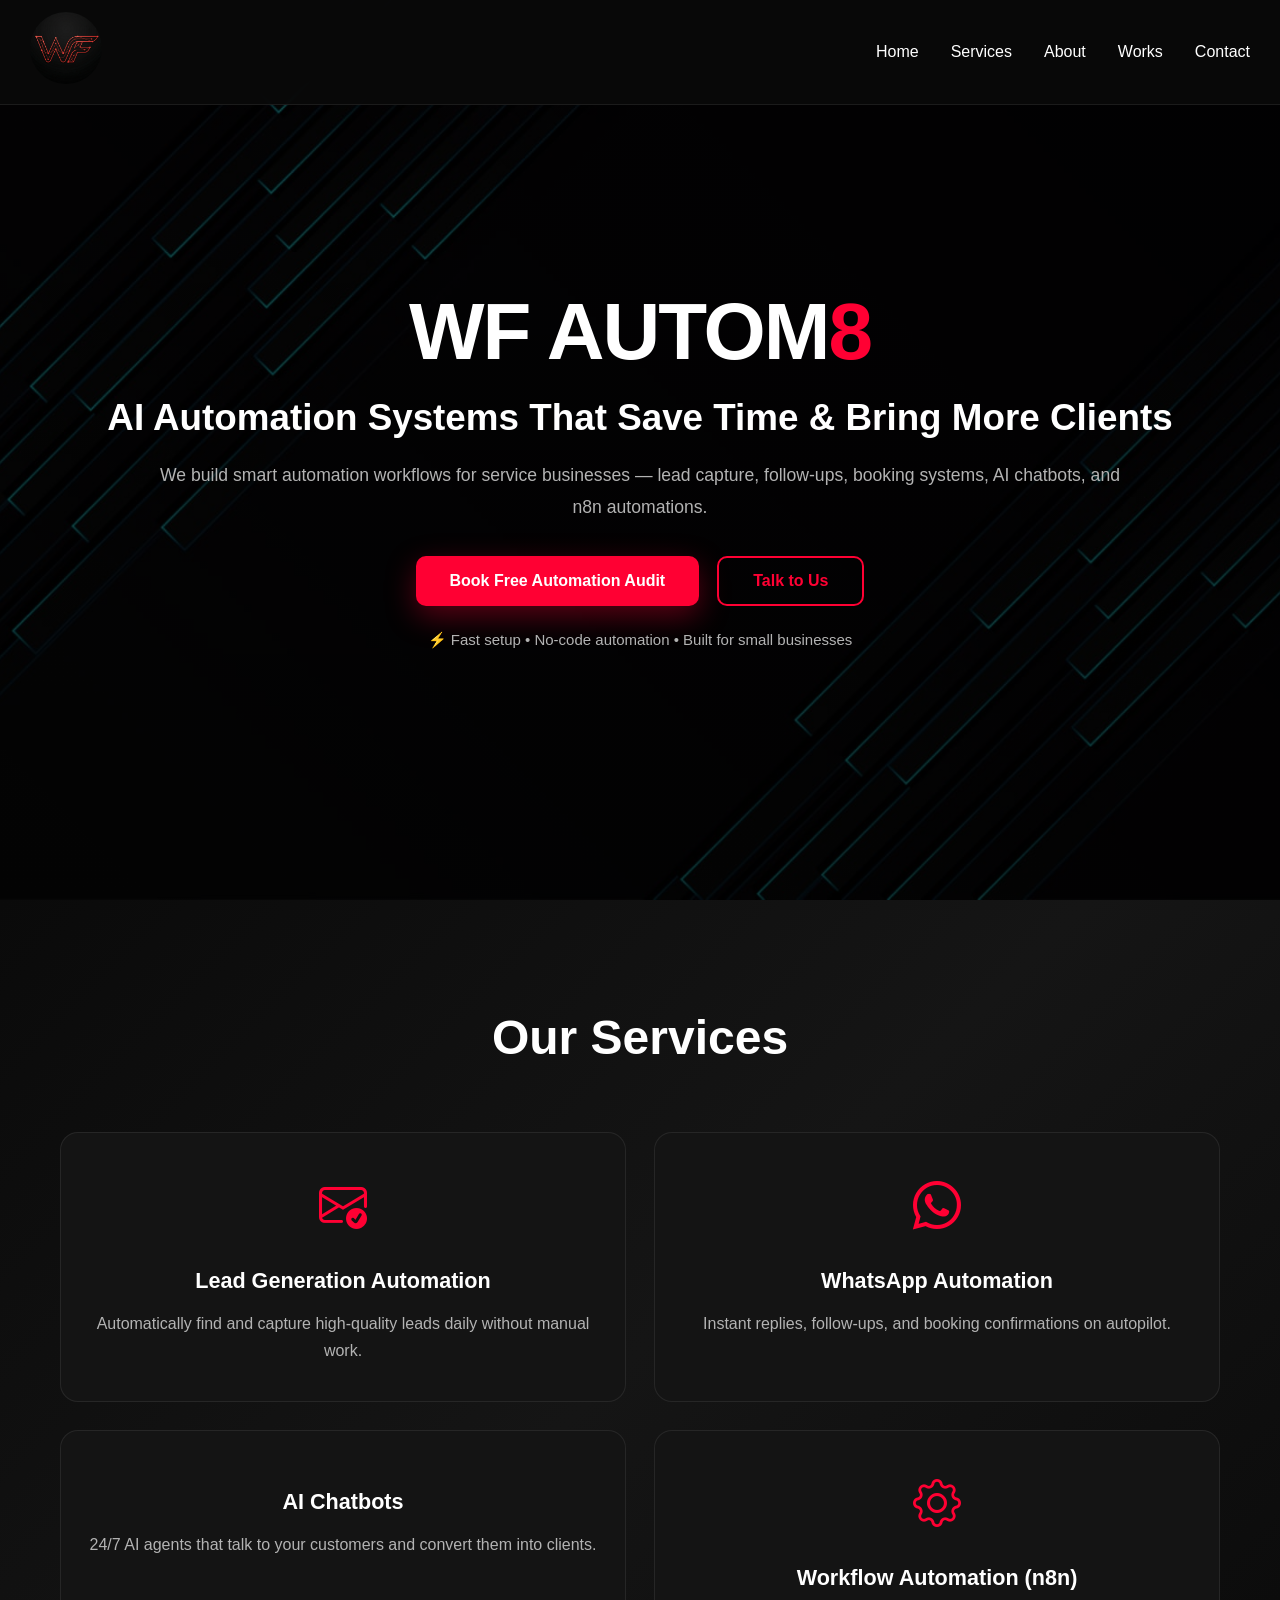
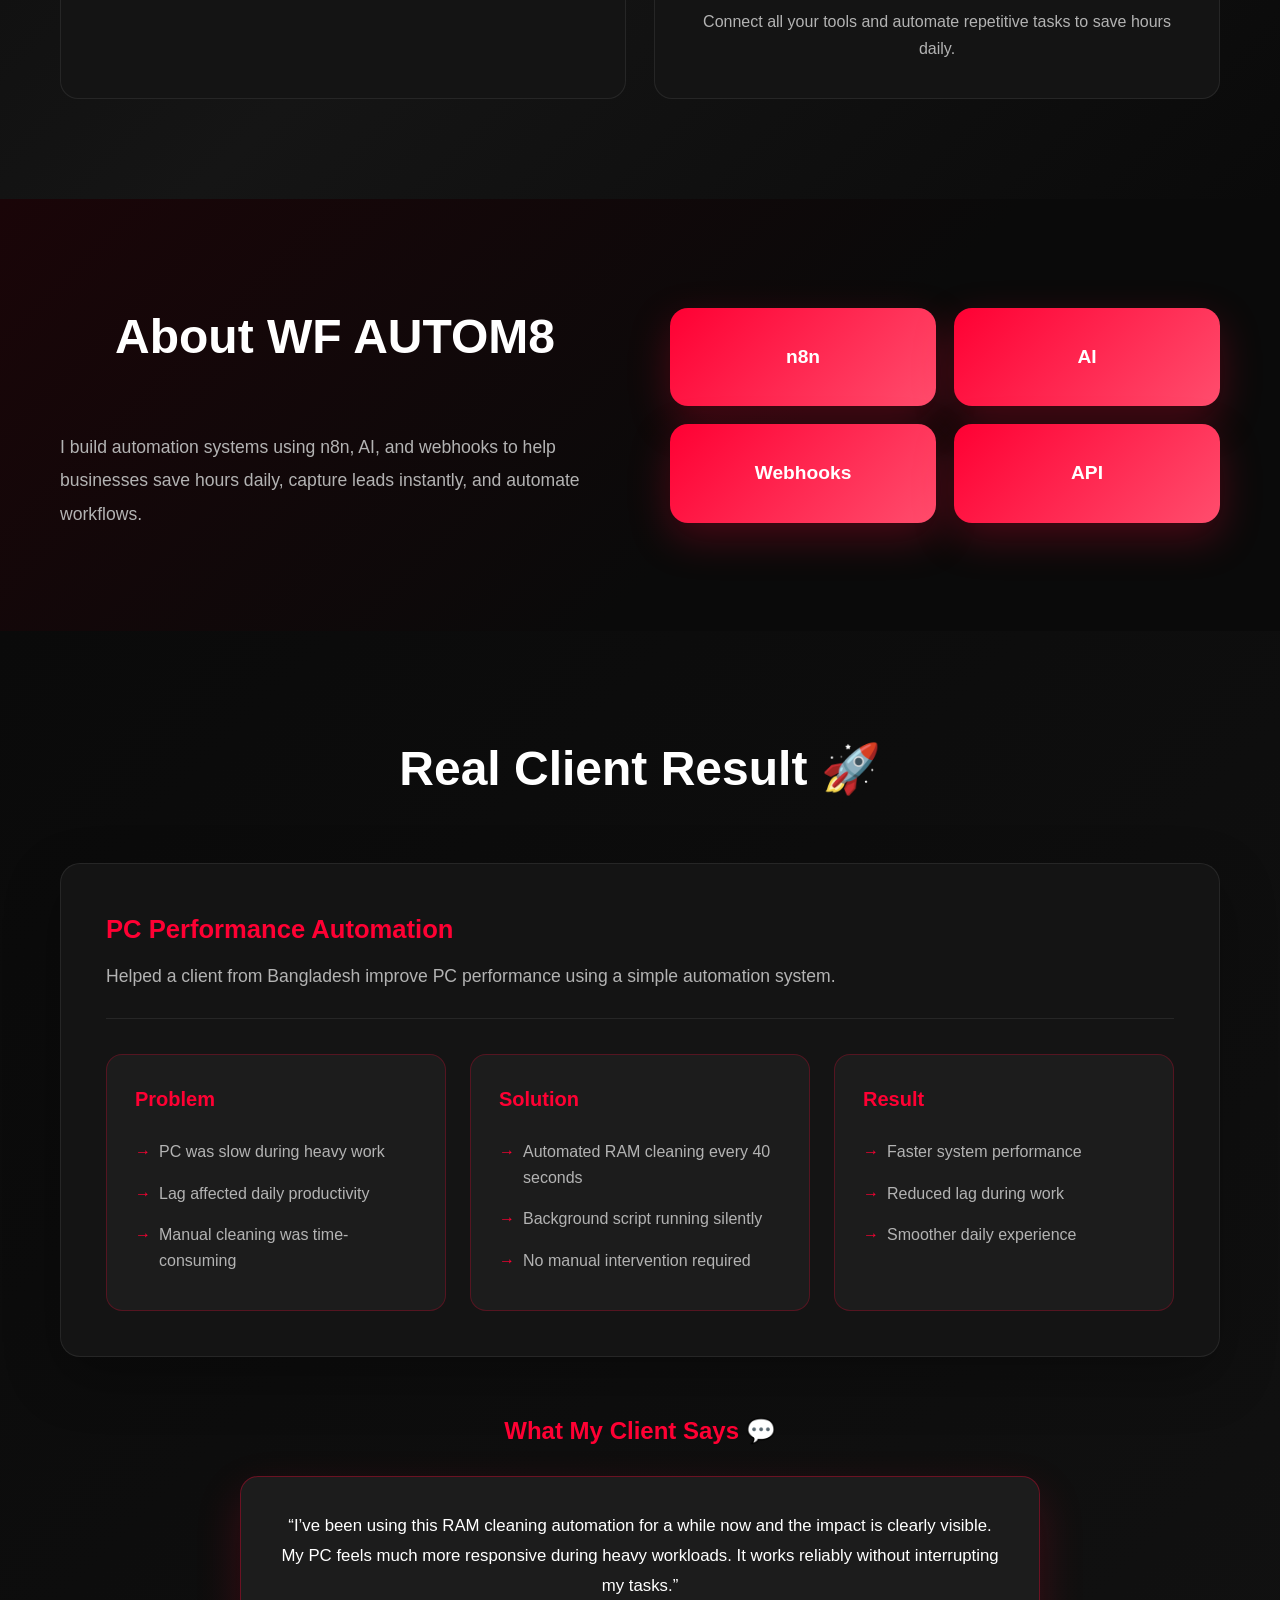
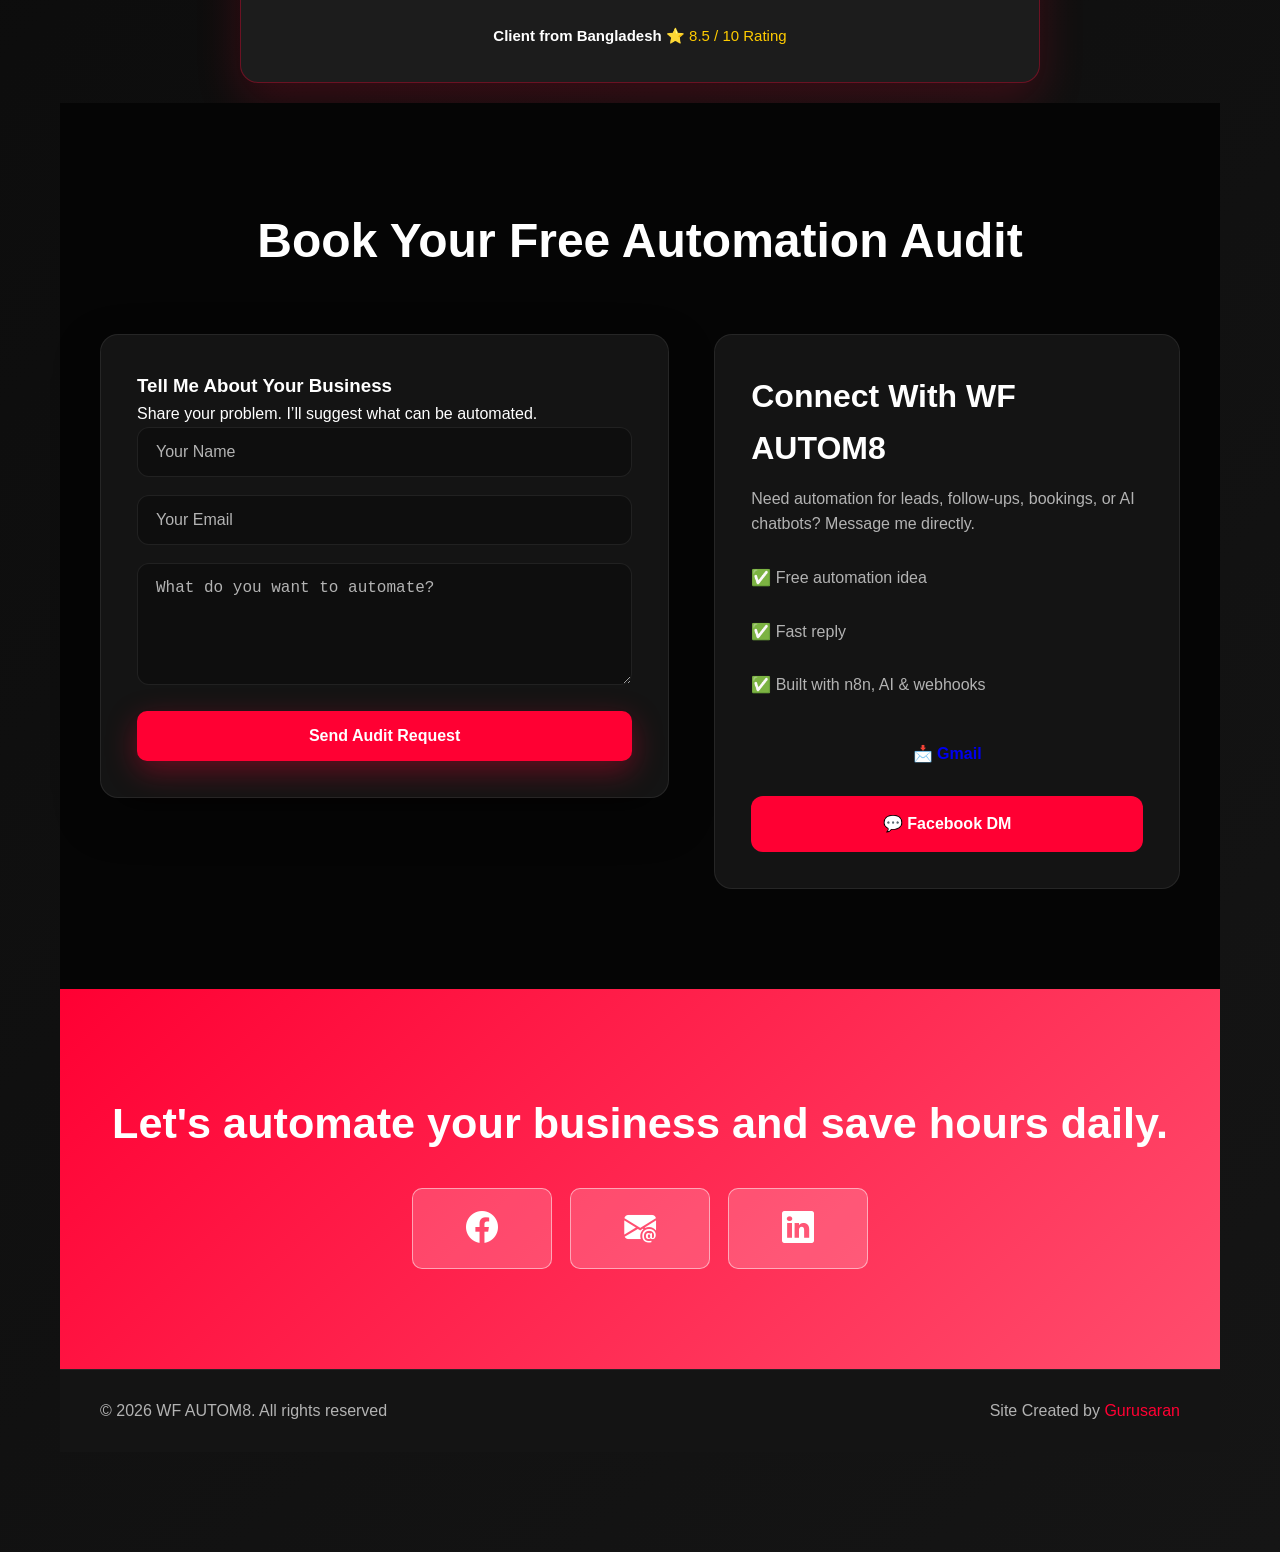
==== index.html @ e07e0cec "Update index.html" ====
<!DOCTYPE html>
<html lang="en">
<head>
    <meta charset="UTF-8">
    <meta name="viewport" content="width=device-width, initial-scale=1.0">
    <title>WF AUTOM8 - Automate Your Business</title>
    <link rel="stylesheet" href="automation.css">
    <link rel="stylesheet" href="https://cdn.jsdelivr.net/npm/bootstrap-icons@1.13.1/font/bootstrap-icons.min.css">
</head>
<body>
    <!-- Navigation -->
    <nav class="navbar">
       
            <div class="logo"><img src="LOGO MODEL 3-2.png" alt="logo"></div>
            <ul class="nav-links">
                <li><a href="#hero">Home</a></li>
                <li><a href="#services">Services</a></li>
                <li><a href="#about">About</a></li>
                <li><a href="#case-study">Works</a></li>
                <li><a href="#contact">Contact</a></li>
            </ul>
            <div class="hamburger" id="hamburger">
                <span></span>
                <span></span>
                <span></span>
           
        </div>
    </nav>

    <!-- Hero Section -->
    <section class="hero" id="hero">
    <div class="hero-content">
        <div class="hero-text">

            <h1 class="hero-title">WF AUTOM<span>8</span></h1>

            <h2 class="hero-subtitle">
                AI Automation Systems That Save Time & Bring More Clients
            </h2>

            <p class="hero-tagline">
                We build smart automation workflows for service businesses — 
                lead capture, follow-ups, booking systems, AI chatbots, and n8n automations.
            </p>

            <div class="hero-buttons">
                <button class="btn btn-primary" 
                onclick="document.getElementById('contact').scrollIntoView({behavior: 'smooth'})">
                    Book Free Automation Audit
                </button>

                <a href="https://www.facebook.com/share/1C4n8HVwqy/">
                    <button class="btn btn-secondary">Talk to Us</button>
                </a>
            </div>

            <p class="hero-trust">
                ⚡ Fast setup • No-code automation • Built for small businesses
            </p>

        </div>
    </div>
</section>

    <!-- Services Section -->
    <section class="services" id="services">
        <div class="container">
            <h2 class="section-title">Our Services</h2>
            <div class="services-grid">
                <div class="service-card">
                    <div class="service-icon"><i class="bi bi-envelope-check"></i></div>
                    <h3>Lead Generation Automation</h3>
                    <p>Automatically find and capture high-quality leads daily without manual work.</p>
                                    </div>
                <div class="service-card">
                    <div class="service-icon"><i class="bi bi-whatsapp"></i></div>
                    <h3>WhatsApp Automation</h3>
                    <p>Instant replies, follow-ups, and booking confirmations on autopilot.</p>
                </div>
                <div class="service-card">
                    <div class="service-icon"><i class="bi bi-anthropic"></i></div>
                    <h3>AI Chatbots</h3>
                    <p>24/7 AI agents that talk to your customers and convert them into clients.</p>
                </div>
                <div class="service-card">
                    <div class="service-icon"><i class="bi bi-gear"></i></div>
                    <h3>Workflow Automation (n8n)</h3>
                    <p>Connect all your tools and automate repetitive tasks to save hours daily.</p>
                </div>
            </div>
        </div>
    </section>

    <!-- About Section -->
    <section class="about" id="about">
        <div class="container">
            <div class="about-content">
                <div class="about-text">
                    <h2 class="section-title">About WF AUTOM8</h2>
                    <p class="about-description">
                        I build automation systems using n8n, AI, and webhooks to help businesses save hours daily, 
                        capture leads instantly, and automate workflows. 
                    </p>
                    
                </div>
                <div class="about-visual">
                    <div class="tech-stack">
                        <div class="tech-item">n8n</div>
                        <div class="tech-item">AI</div>
                        <div class="tech-item">Webhooks</div>
                        <div class="tech-item">API</div>
                    </div>
                </div>
            </div>
        </div>
    </section>

    <!-- Case Study Section -->
    <section class="case-study" id="case-study">
    <div class="container">
        <h2 class="section-title">Real Client Result 🚀</h2>

        <div class="case-study-content">
            <div class="case-study-overview">
                <h3>PC Performance Automation</h3>
                <p>
                    Helped a client from Bangladesh improve PC performance using a simple automation system.
                </p>
            </div>

            <div class="case-study-details">
                <div class="detail-box">
                    <h4>Problem</h4>
                    <ul class="solution-list">
                        <li>PC was slow during heavy work</li>
                        <li>Lag affected daily productivity</li>
                        <li>Manual cleaning was time-consuming</li>
                    </ul>
                </div>

                <div class="detail-box">
                    <h4>Solution</h4>
                    <ul class="solution-list">
                        <li>Automated RAM cleaning every 40 seconds</li>
                        <li>Background script running silently</li>
                        <li>No manual intervention required</li>
                    </ul>
                </div>

                <div class="detail-box">
                    <h4>Result</h4>
                    <ul class="solution-list">
                        <li>Faster system performance</li>
                        <li>Reduced lag during work</li>
                        <li>Smoother daily experience</li>
                    </ul>
                </div>
            </div>
        </div>

       <div class="client-feedback">
    
    <h3 class="feedback-title">What My Client Says 💬</h3>

    <div class="testimonial-card">
        
        <p class="testimonial-text">
            “I’ve been using this RAM cleaning automation for a while now and the impact is clearly visible. 
            My PC feels much more responsive during heavy workloads. 
            It works reliably without interrupting my tasks.”
        </p>

        <div class="testimonial-author">
            <strong>Client from Bangladesh</strong>
            <span style="color:#ffcc00;">⭐ 8.5 / 10 Rating</span>
        </div>

    </div>

</div>

    <!-- Contact Section -->
    <section class="contact" id="contact">
    <div class="container">
        <h2 class="section-title">Book Your Free Automation Audit</h2>

        <div class="contact-wrapper">
            <div class="contact-form-container">
                <h3>Tell Me About Your Business</h3>
                <p class="contact-subtext">Share your problem. I’ll suggest what can be automated.</p>

                <form class="contact-form" id="contactForm">
                    <div class="form-group">
                        <input type="text" placeholder="Your Name" required id="name">
                    </div>

                    <div class="form-group">
                        <input type="email" placeholder="Your Email" required id="email">
                    </div>

                    <div class="form-group">
                        <textarea placeholder="What do you want to automate?" rows="5" required id="message"></textarea>
                    </div>

                    <button type="submit" class="btn btn-primary btn-large">Send Audit Request</button>
                </form>

                <div class="form-status" id="formStatus"></div>
            </div>

            <div class="contact-info">
                <h3>Connect With WF AUTOM8</h3>
                <p>Need automation for leads, follow-ups, bookings, or AI chatbots? Message me directly.</p>

                <div class="contact-benefits">
                    <p>✅ Free automation idea</p>
                    <p>✅ Fast reply</p>
                    <p>✅ Built with n8n, AI & webhooks</p>
                </div>

                <div class="contact-buttons">
                    <a href="mailto:wfautom8@gmail.com" class="contact-btn gmail">📩 Gmail</a>
                    <a href="https://www.facebook.com/share/1C4n8HVwqy/" class="contact-btn dm">💬 Facebook DM</a>
                </div>
            </div>
        </div>
    </div>
</section>

    <!-- CTA Section -->
    <section class="cta" id="cta">
        <div class="container">
            <h2>Let's automate your business and save hours daily.</h2>
            <div class="cta-buttons">
                <a href=" https://www.facebook.com/share/1C4n8HVwqy/" class="btn btn-secondary"><i class="bi bi-facebook"></i></a>
                <a href="mailto:wfautom8@gmail.com" class="btn btn-secondary"><i class="bi bi-envelope-at-fill"></i></a>
                 <a href="https://www.facebook.com/share/1C4n8HVwqy/" class="btn btn-secondary"><i class="bi bi-linkedin"></i></a>
            </div>
        </div>
    </section>

    <!-- Footer -->
    <footer class="footer">
        <div class="container">
            <p>&copy; 2026 WF AUTOM8. All rights reserved</p><p>Site Created by<span> Gurusaran</span></p>
        </div>
    </footer>

    <script src="automation.js"></script>
</body>
</html>
---- automation.css ----
* {
    margin: 0;
    padding: 0;
    box-sizing: border-box;
}

:root {
    --primary: #ff0033;
    --primary-hover: #e60029;
    --primary-light: #ff4d6d;
    --background: #0a0a0a;
    --surface: #141414;
    --surface-light: #1c1c1c;
    --text: #ffffff;
    --text-secondary: #b3b3b3;
    --border: rgba(255, 255, 255, 0.08);
}

html {
    scroll-behavior: smooth;
}

body {
    font-family: 'Segoe UI', Tahoma, Geneva, Verdana, sans-serif;
    background: var(--background);
    color: var(--text);
    line-height: 1.6;
    overflow-x: hidden;
    cursor: url("cursor-best.png") 16 16, auto;
}

.container {
    max-width: 1200px;
    margin: 0 auto;
    padding: 0 20px;
}

/* NAVBAR */
.navbar {
    position: fixed;
    top: 0;
    width: 100%;
    padding: 12px 30px;
    background: rgba(10, 10, 10, 0.88);
    backdrop-filter: blur(14px);
    border-bottom: 1px solid var(--border);
    z-index: 1000;
    display: flex;
    justify-content: space-between;
    align-items: center;
}

.logo img {
    height: 72px;
    width: 72px;
    border-radius: 50%;
    object-fit: cover;
}

.nav-links {
    display: flex;
    list-style: none;
    gap: 2rem;
}

.nav-links a {
    color: var(--text);
    text-decoration: none;
    font-weight: 500;
    transition: 0.3s ease;
    position: relative;
}

.nav-links a:hover {
    color: var(--primary);
}

.nav-links a::after {
    content: "";
    position: absolute;
    left: 0;
    bottom: -6px;
    width: 0;
    height: 2px;
    background: var(--primary);
    transition: 0.3s ease;
}

.nav-links a:hover::after {
    width: 100%;
}

.hamburger {
    display: none;
    flex-direction: column;
    gap: 6px;
    cursor: pointer;
}

.hamburger span {
    width: 26px;
    height: 3px;
    background: var(--primary);
    border-radius: 5px;
}

/* HERO */
.hero {
    min-height: 100vh;
    padding: 120px 20px 80px;
    display: flex;
    align-items: center;
    justify-content: center;
    background-image: linear-gradient(rgba(0,0,0,0.65), rgba(0,0,0,0.75)), url(bg-ara2.jpeg);
    background-position: center;
    background-repeat: no-repeat;
    background-size: cover;
}

.hero-content {
    max-width: 1200px;
    width: 100%;
    text-align: center;
}

.hero-title {
    font-size: clamp(2.8rem, 7vw, 5rem);
    font-weight: 900;
    line-height: 1.1;
    letter-spacing: -2px;
    margin-bottom: 18px;
}

.hero-title span {
    color: var(--primary);
}

.hero-subtitle {
    font-size: clamp(1.5rem, 3.5vw, 2.3rem);
    font-weight: 700;
    line-height: 1.3;
    margin-bottom: 18px;
}

.hero-tagline {
    max-width: 980px;
    margin: 0 auto 32px;
    color: var(--text-secondary);
    font-size: 1.1rem;
    line-height: 1.8;
}

.hero-buttons {
    display: flex;
    justify-content: center;
    gap: 18px;
    flex-wrap: wrap;
}

.btn {
    padding: 14px 34px;
    border-radius: 10px;
    font-size: 1rem;
    font-weight: 700;
    border: none;
    cursor: pointer;
    text-decoration: none;
    transition: 0.3s ease;
    display: inline-block;
    text-align: center;
}

.btn-primary {
    background: var(--primary);
    color: white;
    box-shadow: 0 10px 30px rgba(255, 0, 51, 0.35);
}

.btn-primary:hover {
    background: var(--primary-hover);
    transform: translateY(-4px);
    box-shadow: 0 18px 45px rgba(255, 0, 51, 0.45);
}

.btn-secondary {
    background: transparent;
    color: var(--primary);
    border: 2px solid var(--primary);
}

.btn-secondary:hover {
    background: var(--primary);
    color: white;
    transform: translateY(-4px);
}

.hero-trust {
    margin-top: 22px;
    color: var(--text-secondary);
    font-size: 15px;
    text-align: center;
}

/* SECTION GENERAL */
section {
    padding: 100px 20px;
}

.section-title {
    font-size: clamp(2rem, 4vw, 3rem);
    text-align: center;
    margin-bottom: 55px;
    font-weight: 800;
}

/* SERVICES */
.services {
    background: linear-gradient(135deg, #0a0a0a 0%, #151515 50%, #0a0a0a 100%);
}

.services-grid {
    display: grid;
    grid-template-columns: repeat(2, 1fr);
    gap: 28px;
}

.service-card {
    background: var(--surface);
    padding: 36px 28px;
    border-radius: 18px;
    border: 1px solid var(--border);
    text-align: center;
    transition: 0.3s ease;
}

.service-card:hover {
    transform: translateY(-8px);
    border-color: rgba(255, 0, 51, 0.6);
    box-shadow: 0 18px 45px rgba(255, 0, 51, 0.18);
}

.service-icon {
    font-size: 3rem;
    margin-bottom: 18px;
    color: var(--primary);
}

.service-card h3 {
    font-size: 1.35rem;
    margin-bottom: 12px;
}

.service-card p {
    color: var(--text-secondary);
    font-size: 1rem;
    line-height: 1.7;
}

/* ABOUT */
.about {
    background: linear-gradient(135deg, #1a0508 0%, #0a0a0a 60%);
}

.about-content {
    display: grid;
    grid-template-columns: 1fr 1fr;
    gap: 60px;
    align-items: center;
}

.about-description {
    color: var(--text-secondary);
    font-size: 1.1rem;
    line-height: 1.9;
}

.tech-stack {
    display: grid;
    grid-template-columns: repeat(2, 1fr);
    gap: 18px;
}

.tech-item {
    background: linear-gradient(135deg, var(--primary), var(--primary-light));
    padding: 34px 20px;
    border-radius: 18px;
    text-align: center;
    font-weight: 800;
    font-size: 1.2rem;
    box-shadow: 0 15px 40px rgba(255, 0, 51, 0.25);
}

/* CASE STUDY */
.case-study {
    background: linear-gradient(135deg, #0a0a0a 0%, #151515 100%);
}

.case-study-content {
    background: var(--surface);
    padding: 45px;
    border-radius: 20px;
    border: 1px solid var(--border);
    box-shadow: 0 20px 55px rgba(0,0,0,0.3);
}

.case-study-overview {
    margin-bottom: 35px;
    padding-bottom: 28px;
    border-bottom: 1px solid var(--border);
}

.case-study-overview h3 {
    color: var(--primary);
    font-size: 1.6rem;
    margin-bottom: 12px;
}

.case-study-overview p {
    color: var(--text-secondary);
    font-size: 1.1rem;
}

.case-study-details {
    display: grid;
    grid-template-columns: repeat(3, 1fr);
    gap: 24px;
}

.detail-box {
    background: var(--surface-light);
    padding: 28px;
    border-radius: 16px;
    border: 1px solid rgba(255, 0, 51, 0.25);
    transition: 0.3s ease;
}

.detail-box:hover {
    transform: translateY(-6px);
    box-shadow: 0 15px 35px rgba(255, 0, 51, 0.15);
}

.detail-box h4 {
    color: var(--primary);
    font-size: 1.25rem;
    margin-bottom: 16px;
}

.solution-list {
    list-style: none;
}

.solution-list li {
    color: var(--text-secondary);
    padding: 8px 0 8px 24px;
    position: relative;
}

.solution-list li::before {
    content: "→";
    position: absolute;
    left: 0;
    color: var(--primary);
}

/* TESTIMONIAL */
.client-feedback {
    margin-top: 55px;
    margin-bottom: 20px;
    text-align: center;
}

.feedback-title {
    color: var(--primary);
    font-size: 1.5rem;
    margin-bottom: 26px;
    text-align: center;
}

.testimonial-card {
    background: var(--surface-light);
    border: 1px solid rgba(255, 0, 51, 0.35);
    padding: 34px;
    border-radius: 18px;
    max-width: 800px;
    margin: 0 auto;
    text-align: center;
    box-shadow: 0 18px 45px rgba(255, 0, 51, 0.18);
}

.testimonial-text {
    font-size: 1.05rem;
    color: var(--text);
    line-height: 1.8;
    margin-bottom: 22px;
}

.testimonial-author {
    color: var(--text-secondary);
    font-size: 15px;
}

.testimonial-author strong {
    color: var(--text);
}

/* CONTACT */
.contact {
    background: #050505;
}

.contact-wrapper {
    display: grid;
    grid-template-columns: 1.1fr 0.9fr;
    gap: 45px;
    align-items: start;
}

.contact-form-container {
    background: var(--surface);
    padding: 36px;
    border-radius: 18px;
    border: 1px solid var(--border);
    box-shadow: 0 18px 45px rgba(0,0,0,0.35);
}

.form-group {
    margin-bottom: 18px;
}

.contact-form input,
.contact-form textarea {
    width: 100%;
    padding: 15px 18px;
    background: #0e0e0e;
    border: 1px solid var(--border);
    border-radius: 12px;
    color: var(--text);
    font-size: 1rem;
    transition: 0.3s ease;
}

.contact-form input:focus,
.contact-form textarea:focus {
    outline: none;
    border-color: var(--primary);
    box-shadow: 0 0 0 3px rgba(255, 0, 51, 0.12);
}

.contact-form input::placeholder,
.contact-form textarea::placeholder {
    color: var(--text-secondary);
}

.btn-large {
    width: 100%;
    padding: 16px 40px;
}

.form-status {
    margin-top: 15px;
    padding: 14px;
    border-radius: 10px;
    display: none;
    text-align: center;
}

.form-status.success {
    display: block;
    background: rgba(37, 211, 102, 0.15);
    color: #25D366;
    border: 1px solid #25D366;
}

.form-status.error {
    display: block;
    background: rgba(255, 0, 51, 0.15);
    color: var(--primary);
    border: 1px solid var(--primary);
}

.contact-info {
    background: var(--surface);
    padding: 36px;
    border-radius: 18px;
    border: 1px solid var(--border);
}

.contact-info h3 {
    font-size: 2rem;
    margin-bottom: 12px;
}

.contact-info p {
    color: var(--text-secondary);
    margin-bottom: 28px;
}

.contact-buttons {
    display: flex;
    flex-direction: column;
    gap: 15px;
}

.contact-btn {
    padding: 15px 24px;
    border-radius: 12px;
    text-decoration: none;
    text-align: center;
    font-weight: 700;
    transition: 0.3s ease;
}

.whatsapp {
    background: #25D366;
    color: white;
}

.whatsapp:hover {
    background: #1ea752;
    transform: translateY(-4px);
}

.dm {
    background: var(--primary);
    color: white;
}

.dm:hover {
    background: var(--primary-hover);
    transform: translateY(-4px);
}

/* CTA */
.cta {
    background: linear-gradient(135deg, var(--primary), var(--primary-light));
    text-align: center;
}

.cta h2 {
    font-size: clamp(1.8rem, 4vw, 2.7rem);
    margin-bottom: 30px;
    color: white;
}

.cta-buttons {
    display: flex;
    gap: 18px;
    justify-content: center;
    flex-wrap: wrap;
}

.cta-buttons i {
    font-size: 2rem;
}

.cta .btn-secondary {
    background: rgba(255, 255, 255, 0.18);
    color: white;
    border: 1px solid rgba(255,255,255,0.5);
    min-width: 140px;
}

.cta .btn-secondary:hover {
    background: white;
    color: var(--primary);
}

/* FOOTER */
.footer {
    padding: 28px 20px;
    background: var(--surface);
    border-top: 1px solid var(--border);
    color: var(--text-secondary);
}

.footer .container {
    display: flex;
    justify-content: space-between;
    gap: 20px;
    align-items: center;
}

.footer span {
    color: var(--primary);
}

/* MOBILE */
@media (max-width: 768px) {
    .navbar {
        padding: 10px 18px;
    }

    .logo img {
        height: 62px;
        width: 62px;
    }

    .hamburger {
        display: flex;
    }

    .nav-links {
        display: none;
    }

    .nav-links.active {
        display: flex;
        position: absolute;
        top: 82px;
        left: 0;
        right: 0;
        flex-direction: column;
        background: var(--surface);
        padding: 25px;
        gap: 18px;
        border-bottom: 1px solid var(--border);
    }

    .hero {
        min-height: 90vh;
        padding: 120px 20px 70px;
    }

    .hero-buttons {
        flex-direction: column;
        width: 100%;
        max-width: 340px;
        margin: 0 auto;
    }

    .btn {
        width: 100%;
    }

    .services-grid,
    .about-content,
    .case-study-details,
    .contact-wrapper {
        grid-template-columns: 1fr;
    }

    .tech-stack {
        grid-template-columns: 1fr 1fr;
    }

    .case-study-content {
        padding: 28px;
    }

    .testimonial-card {
        padding: 26px;
    }

    .footer .container {
        flex-direction: column;
        text-align: center;
    }
}

@media (max-width: 480px) {
    section {
        padding: 75px 16px;
    }

    .hero-title {
        font-size: 2.6rem;
    }

    .hero-subtitle {
        font-size: 1.45rem;
    }

    .hero-tagline {
        font-size: 1rem;
    }

    .section-title {
        font-size: 1.8rem;
        margin-bottom: 35px;
    }

    .tech-stack {
        grid-template-columns: 1fr;
    }

    .contact-form-container,
    .contact-info {
        padding: 26px;
    }

    .cta-buttons {
        flex-direction: column;
        max-width: 280px;
        margin: 0 auto;
    }
}
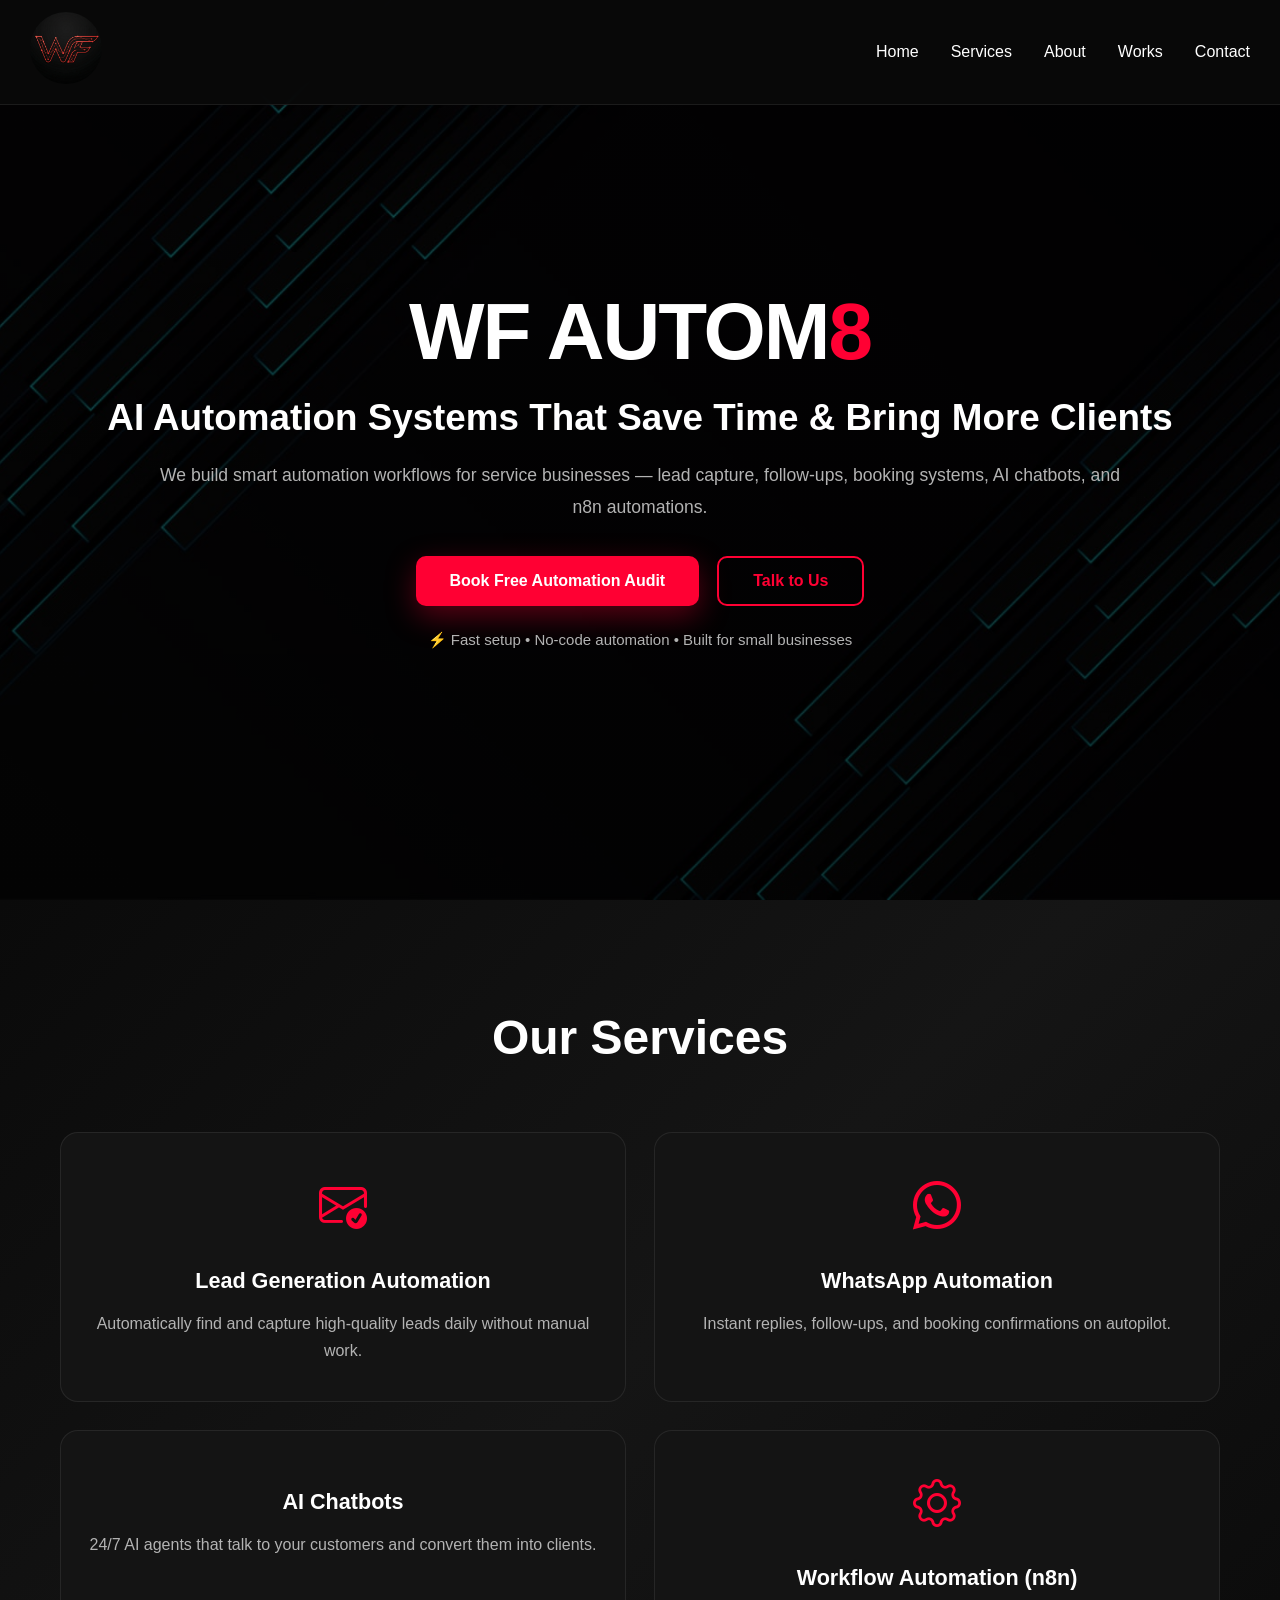
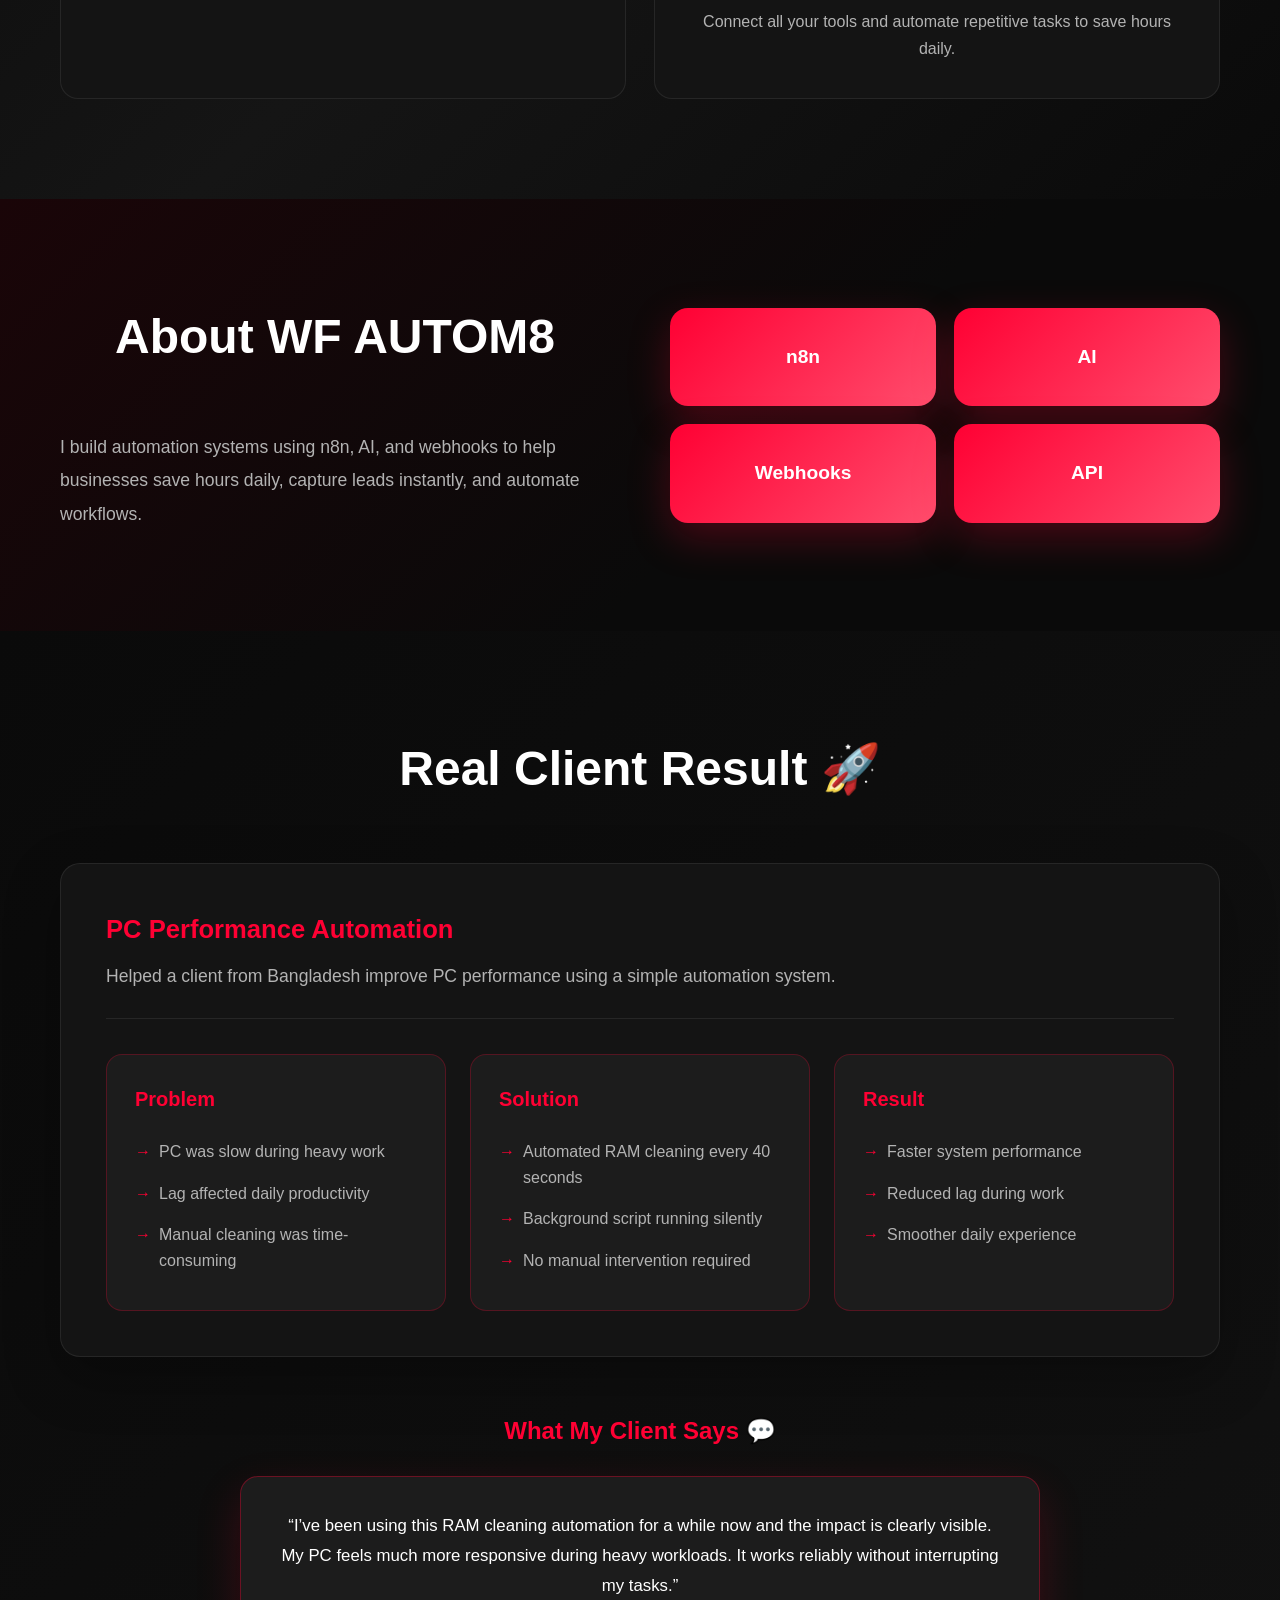
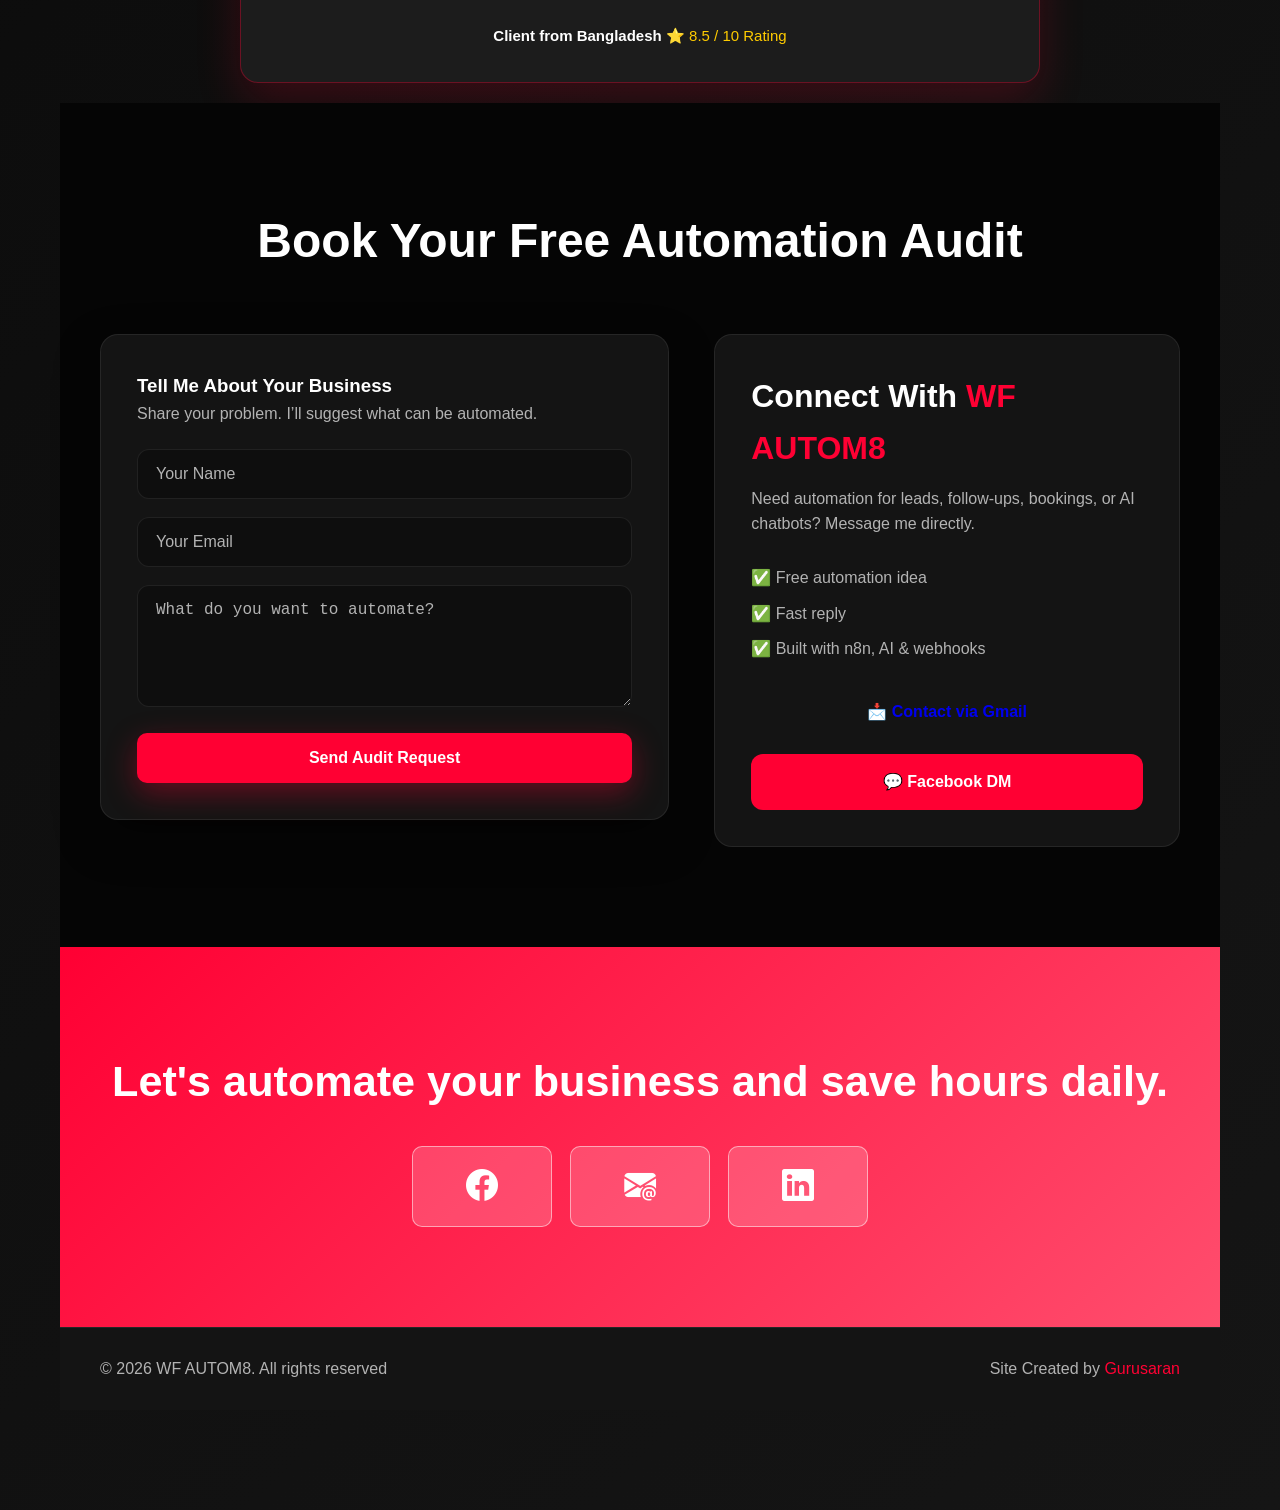
==== commit 1e17a7c3: "Update index.html" ====
--- a/index.html
+++ b/index.html
@@ -209,7 +209,7 @@
             </div>
 
             <div class="contact-info">
-                <h3>Connect With WF AUTOM8</h3>
+                <h3>Connect With <span style="color:#ff0033;">WF AUTOM8</span></h3>
                 <p>Need automation for leads, follow-ups, bookings, or AI chatbots? Message me directly.</p>
 
                 <div class="contact-benefits">
@@ -219,7 +219,9 @@
                 </div>
 
                 <div class="contact-buttons">
-                    <a href="mailto:wfautom8@gmail.com" class="contact-btn gmail">📩 Gmail</a>
+                   <a href="mailto:wfautom8@gmail.com" class="contact-btn gmail-btn">
+📩 Contact via Gmail
+</a>
                     <a href="https://www.facebook.com/share/1C4n8HVwqy/" class="contact-btn dm">💬 Facebook DM</a>
                 </div>
             </div>
--- a/automation.css
+++ b/automation.css
@@ -694,3 +694,31 @@
         margin: 0 auto;
     }
 }
+
+.contact-subtext,
+.contact-benefits {
+    color: var(--text-secondary);
+    margin-bottom: 22px;
+}
+
+.contact-benefits p {
+    margin-bottom: 10px;
+}
+
+.gmail {
+    background: #ff0033;
+    color: white;
+}
+
+.gmail:hover {
+    background: #e60029;
+    transform: translateY(-4px);
+}
+
+
+
+
+
+
+
+
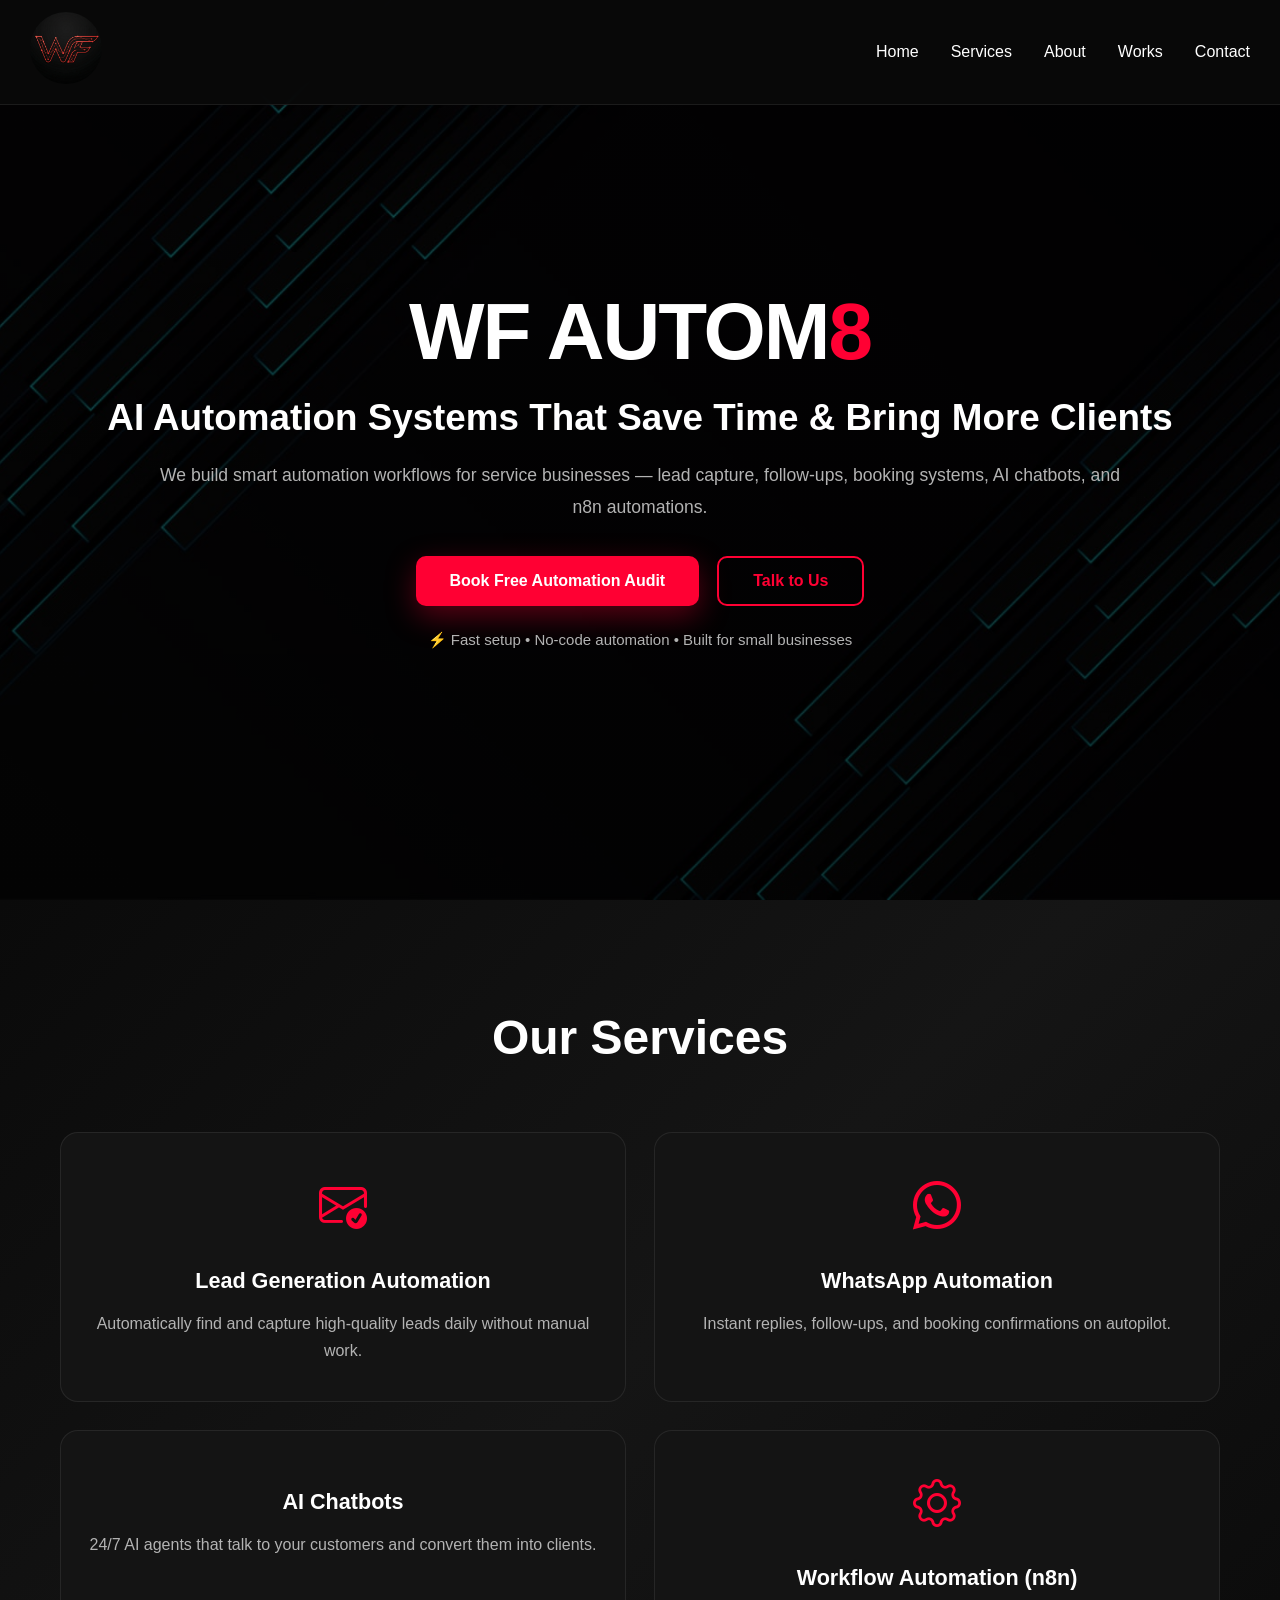
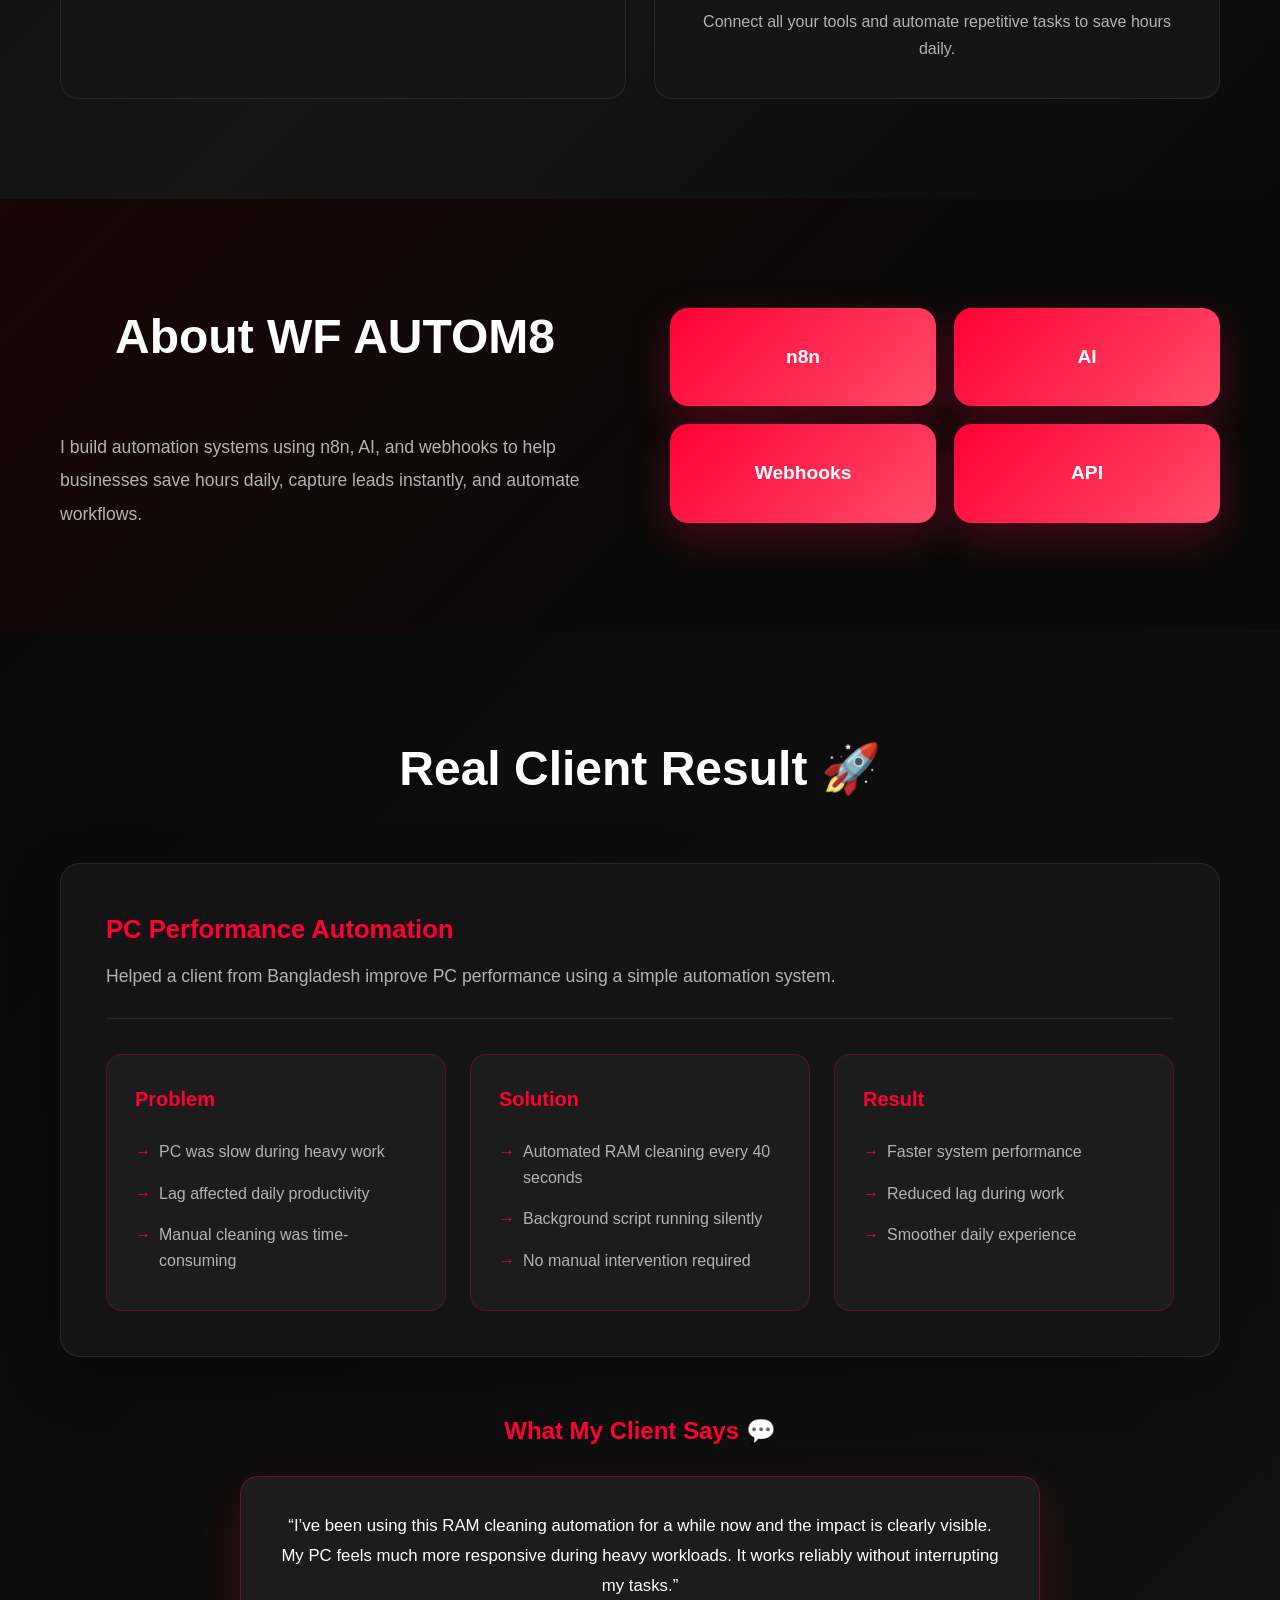
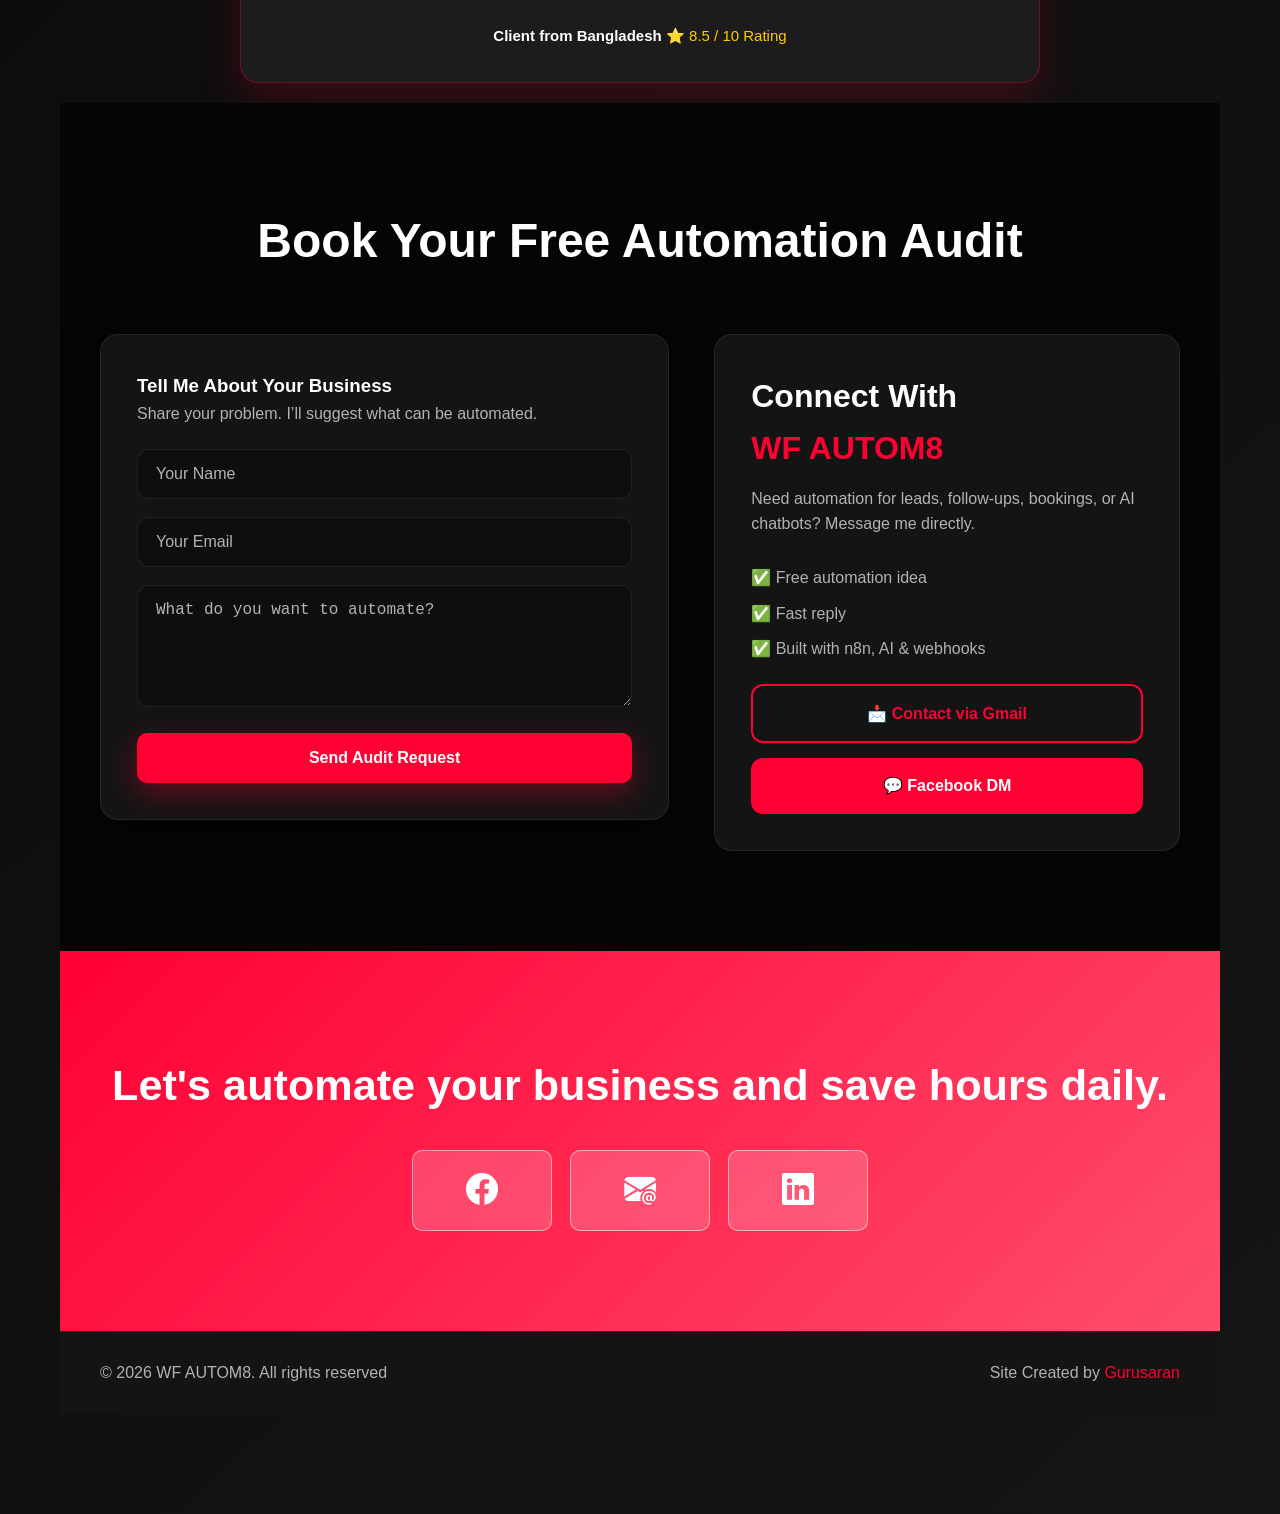
==== commit 4f46aa96: "Fix HTML formatting and structure" ====
--- a/index.html
+++ b/index.html
@@ -209,7 +209,9 @@
             </div>
 
             <div class="contact-info">
-                <h3>Connect With <span style="color:#ff0033;">WF AUTOM8</span></h3>
+               <h3>
+Connect With <span style="color:#ff0033; white-space:nowrap;">WF AUTOM8</span>
+</h3>
                 <p>Need automation for leads, follow-ups, bookings, or AI chatbots? Message me directly.</p>
 
                 <div class="contact-benefits">
@@ -220,8 +222,8 @@
 
                 <div class="contact-buttons">
                    <a href="mailto:wfautom8@gmail.com" class="contact-btn gmail-btn">
-📩 Contact via Gmail
-</a>
+                   📩 Contact via Gmail
+                   </a>
                     <a href="https://www.facebook.com/share/1C4n8HVwqy/" class="contact-btn dm">💬 Facebook DM</a>
                 </div>
             </div>
--- a/automation.css
+++ b/automation.css
@@ -715,10 +715,21 @@
     transform: translateY(-4px);
 }
 
-
-
-
-
-
-
-
+.gmail-btn {
+    background: transparent;
+    border: 2px solid #ff0033;
+    color: #ff0033;
+    font-weight: 600;
+}
+
+.gmail-btn:hover {
+    background: #ff0033;
+    color: white;
+    transform: translateY(-3px);
+}
+
+
+
+
+
+
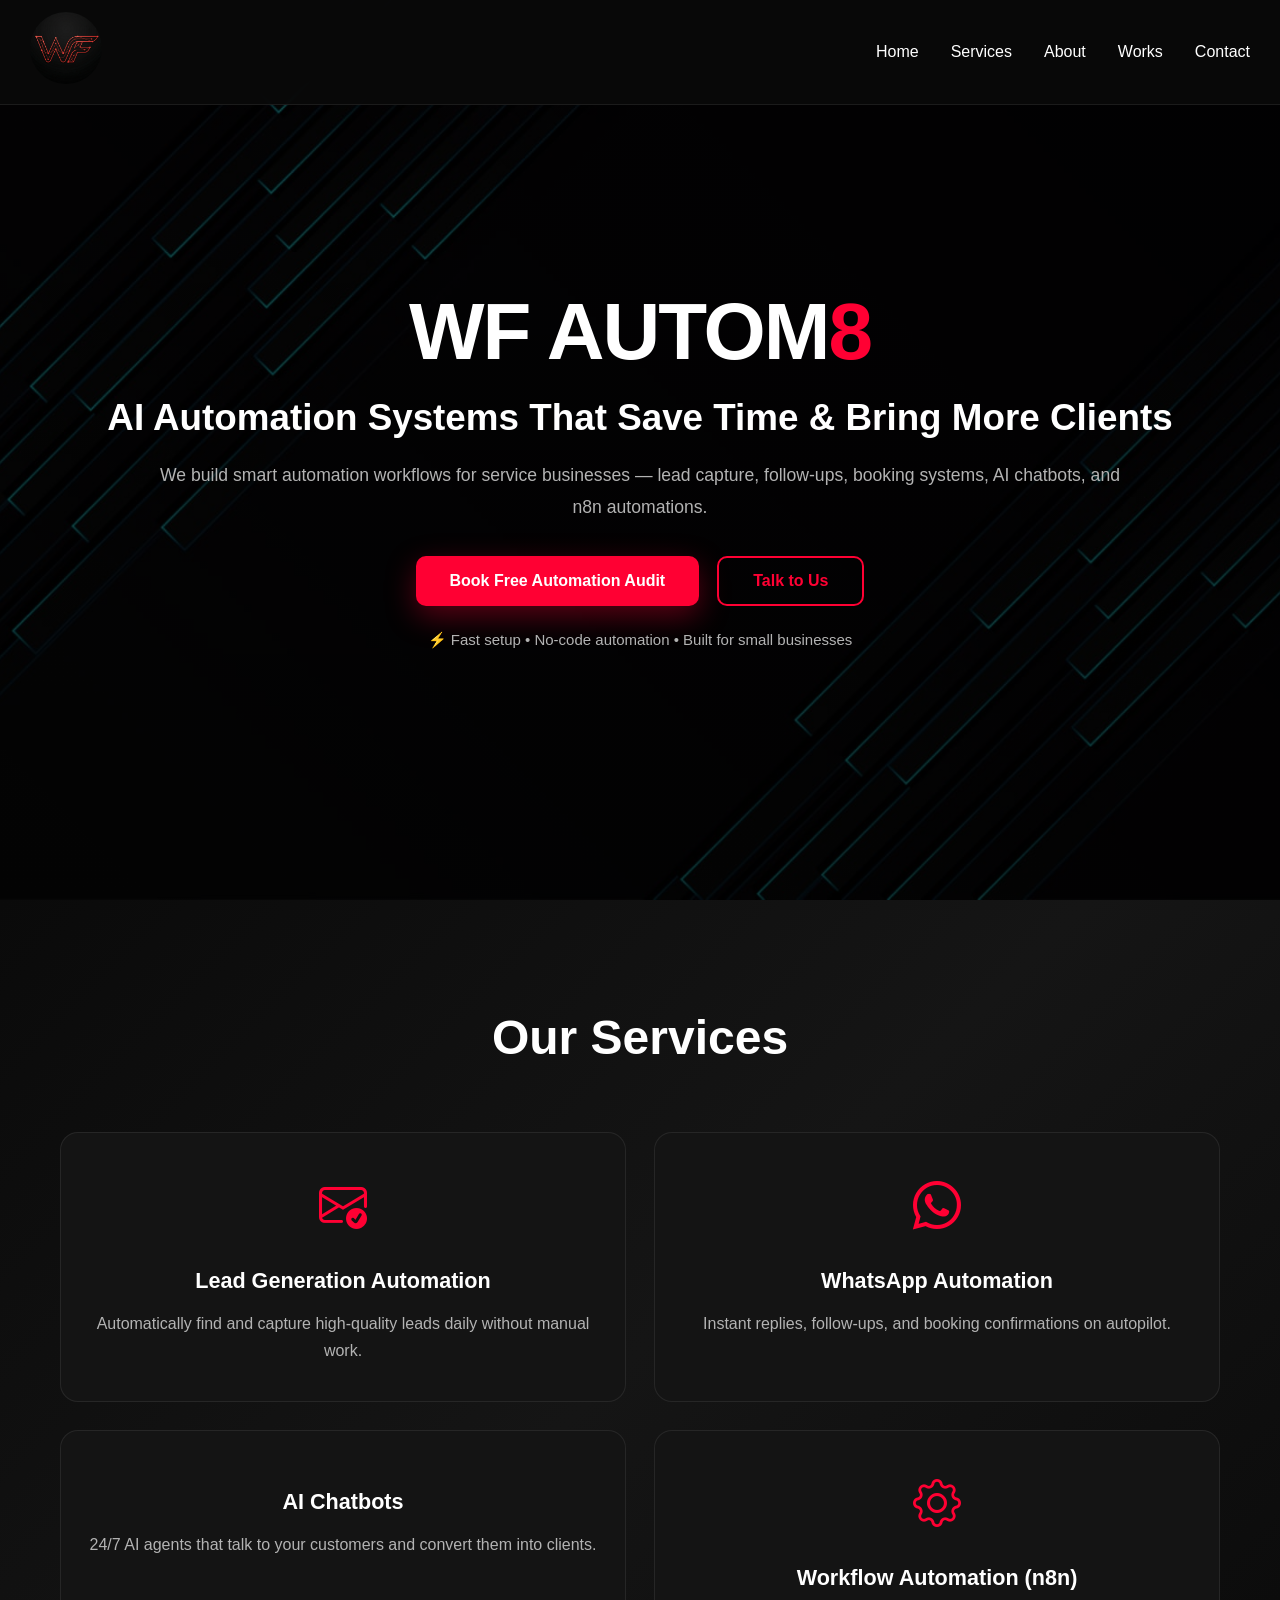
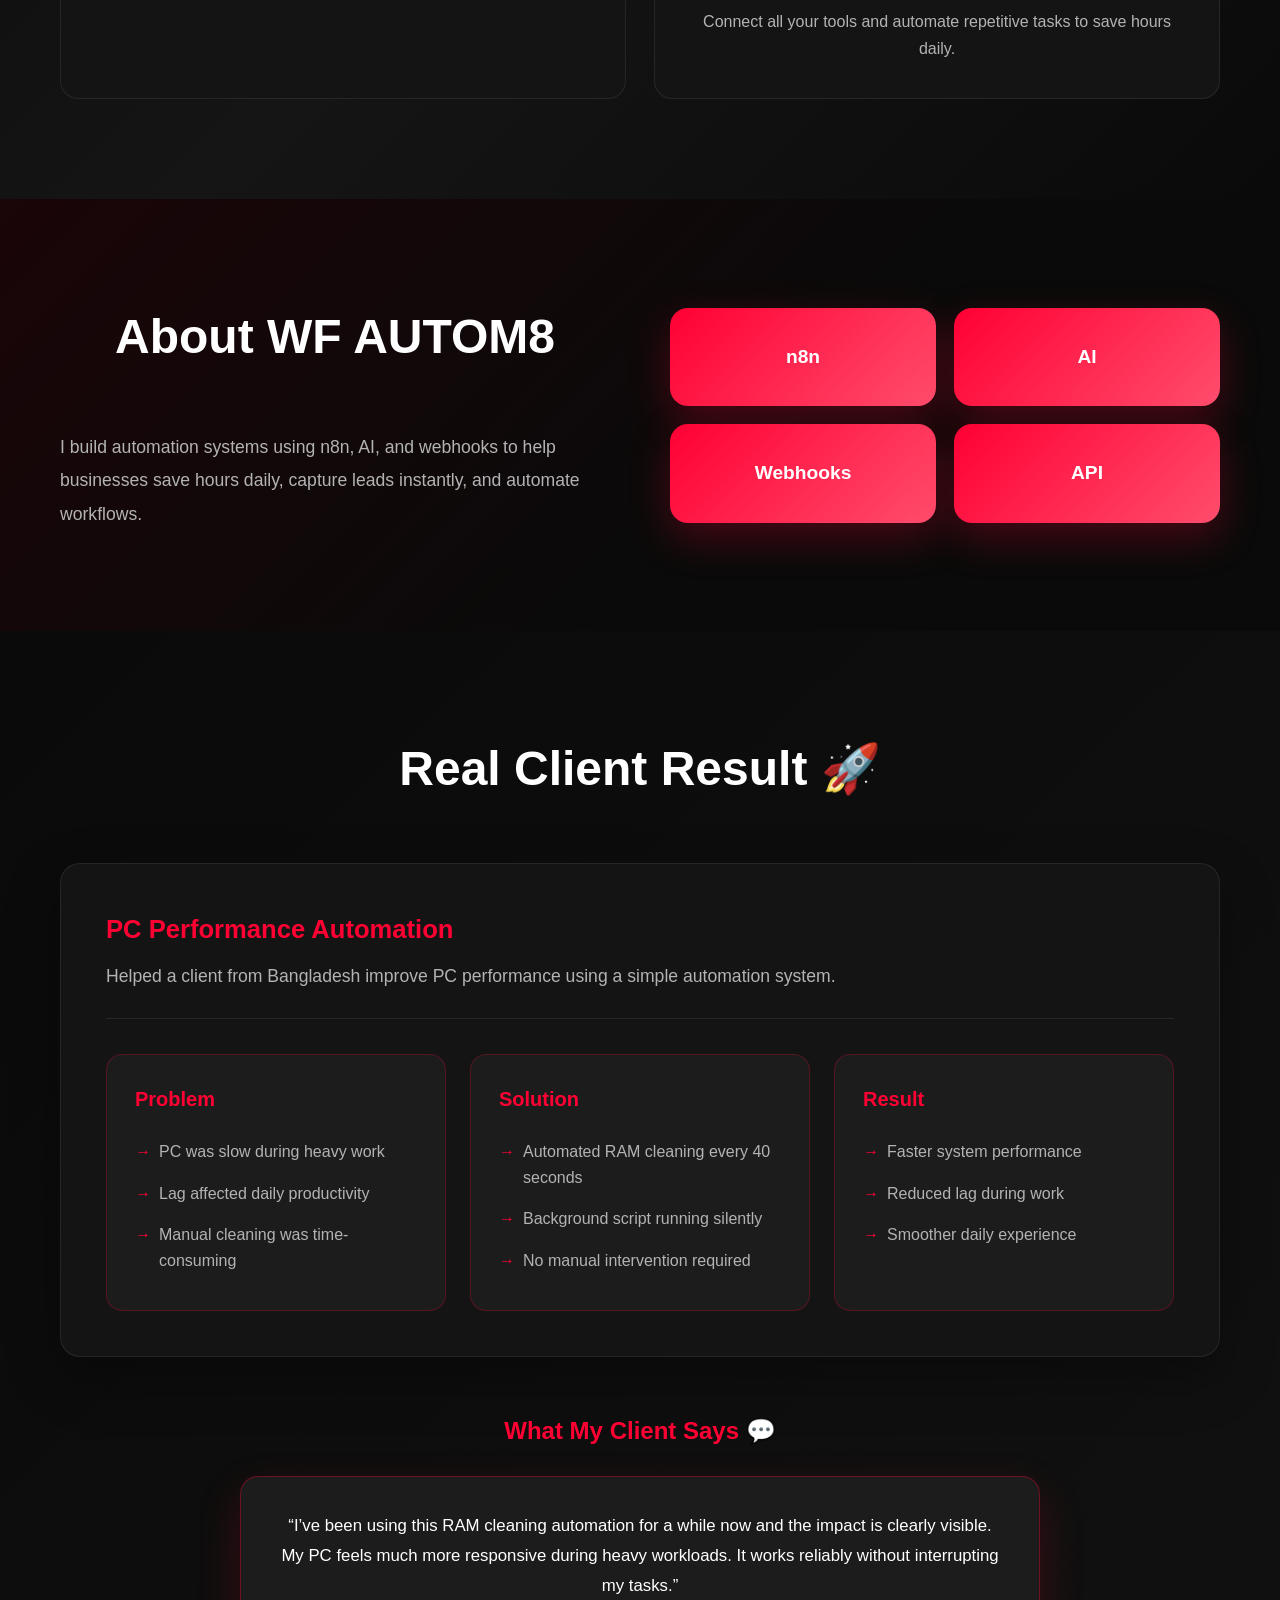
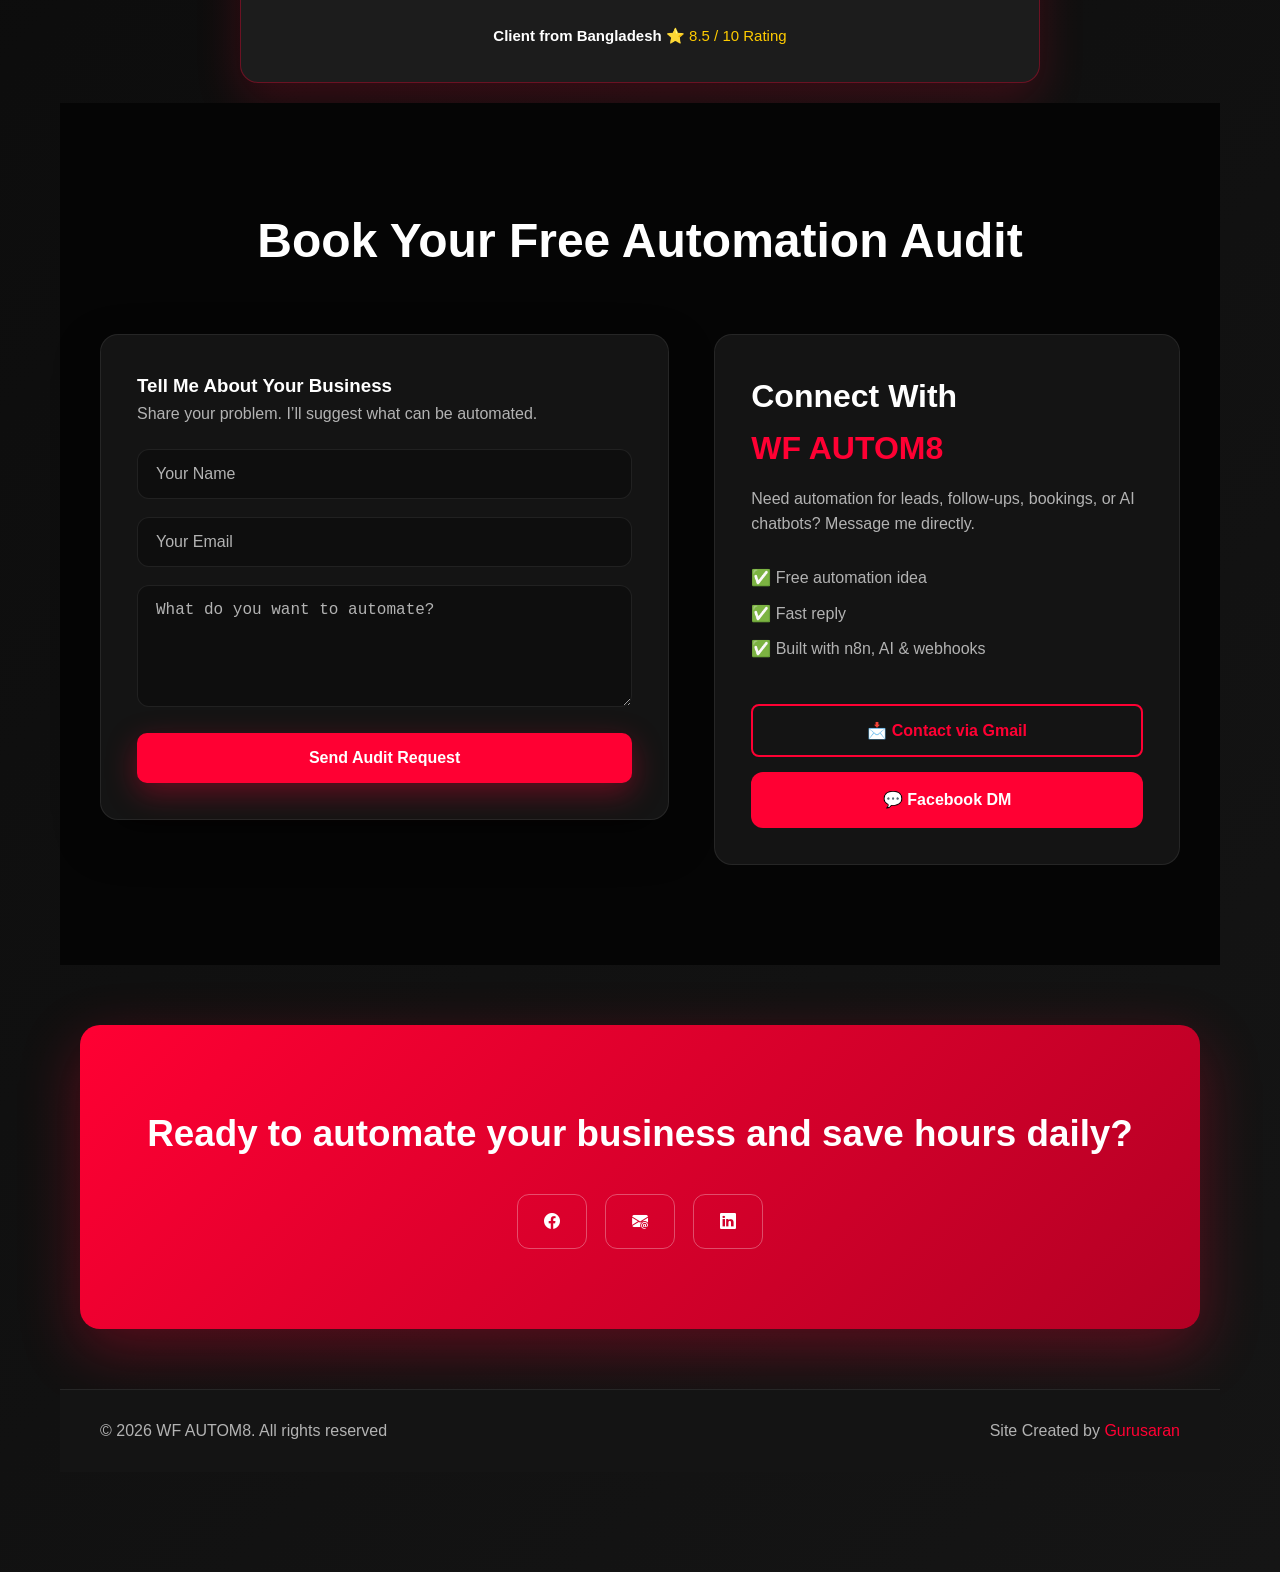
==== commit 2fad2bde: "Update index.html" ====
--- a/index.html
+++ b/index.html
@@ -234,7 +234,7 @@
     <!-- CTA Section -->
     <section class="cta" id="cta">
         <div class="container">
-            <h2>Let's automate your business and save hours daily.</h2>
+            <h2>Ready to automate your business and save hours daily?</h2>
             <div class="cta-buttons">
                 <a href=" https://www.facebook.com/share/1C4n8HVwqy/" class="btn btn-secondary"><i class="bi bi-facebook"></i></a>
                 <a href="mailto:wfautom8@gmail.com" class="btn btn-secondary"><i class="bi bi-envelope-at-fill"></i></a>
--- a/automation.css
+++ b/automation.css
@@ -532,14 +532,19 @@
 
 /* CTA */
 .cta {
-    background: linear-gradient(135deg, var(--primary), var(--primary-light));
-    text-align: center;
+    padding: 80px 20px;
+    background: linear-gradient(135deg, #ff0033 0%, #b30024 100%);
+    text-align: center;
+    border-radius: 20px;
+    margin: 60px 20px;
+    box-shadow: 0 20px 60px rgba(255, 0, 51, 0.3);
 }
 
 .cta h2 {
-    font-size: clamp(1.8rem, 4vw, 2.7rem);
+    font-size: 2.3rem;
     margin-bottom: 30px;
     color: white;
+    font-weight: 700;
 }
 
 .cta-buttons {
@@ -549,22 +554,25 @@
     flex-wrap: wrap;
 }
 
-.cta-buttons i {
-    font-size: 2rem;
-}
-
-.cta .btn-secondary {
-    background: rgba(255, 255, 255, 0.18);
-    color: white;
-    border: 1px solid rgba(255,255,255,0.5);
-    min-width: 140px;
-}
-
-.cta .btn-secondary:hover {
+.cta-buttons a {
+    display: inline-flex;
+    align-items: center;
+    justify-content: center;
+    gap: 10px;
+    padding: 14px 26px;
+    border-radius: 12px;
+    border: 1px solid rgba(255,255,255,0.3);
+    color: white;
+    text-decoration: none;
+    font-weight: 600;
+    transition: all 0.3s ease;
+}
+
+.cta-buttons a:hover {
     background: white;
-    color: var(--primary);
-}
-
+    color: #ff0033;
+    transform: translateY(-4px);
+}
 /* FOOTER */
 .footer {
     padding: 28px 20px;
@@ -728,8 +736,25 @@
     transform: translateY(-3px);
 }
 
-
-
-
-
-
+.gmail-btn {
+    display: block;
+    padding: 12px 20px;
+    border-radius: 8px;
+    border: 2px solid #ff0033;
+    color: #ff0033;
+    text-align: center;
+    font-weight: 600;
+    margin-top: 20px;
+    text-decoration: none;
+}
+
+.gmail-btn:hover {
+    background: #ff0033;
+    color: white;
+    transform: translateY(-3px);
+}
+
+
+
+
+
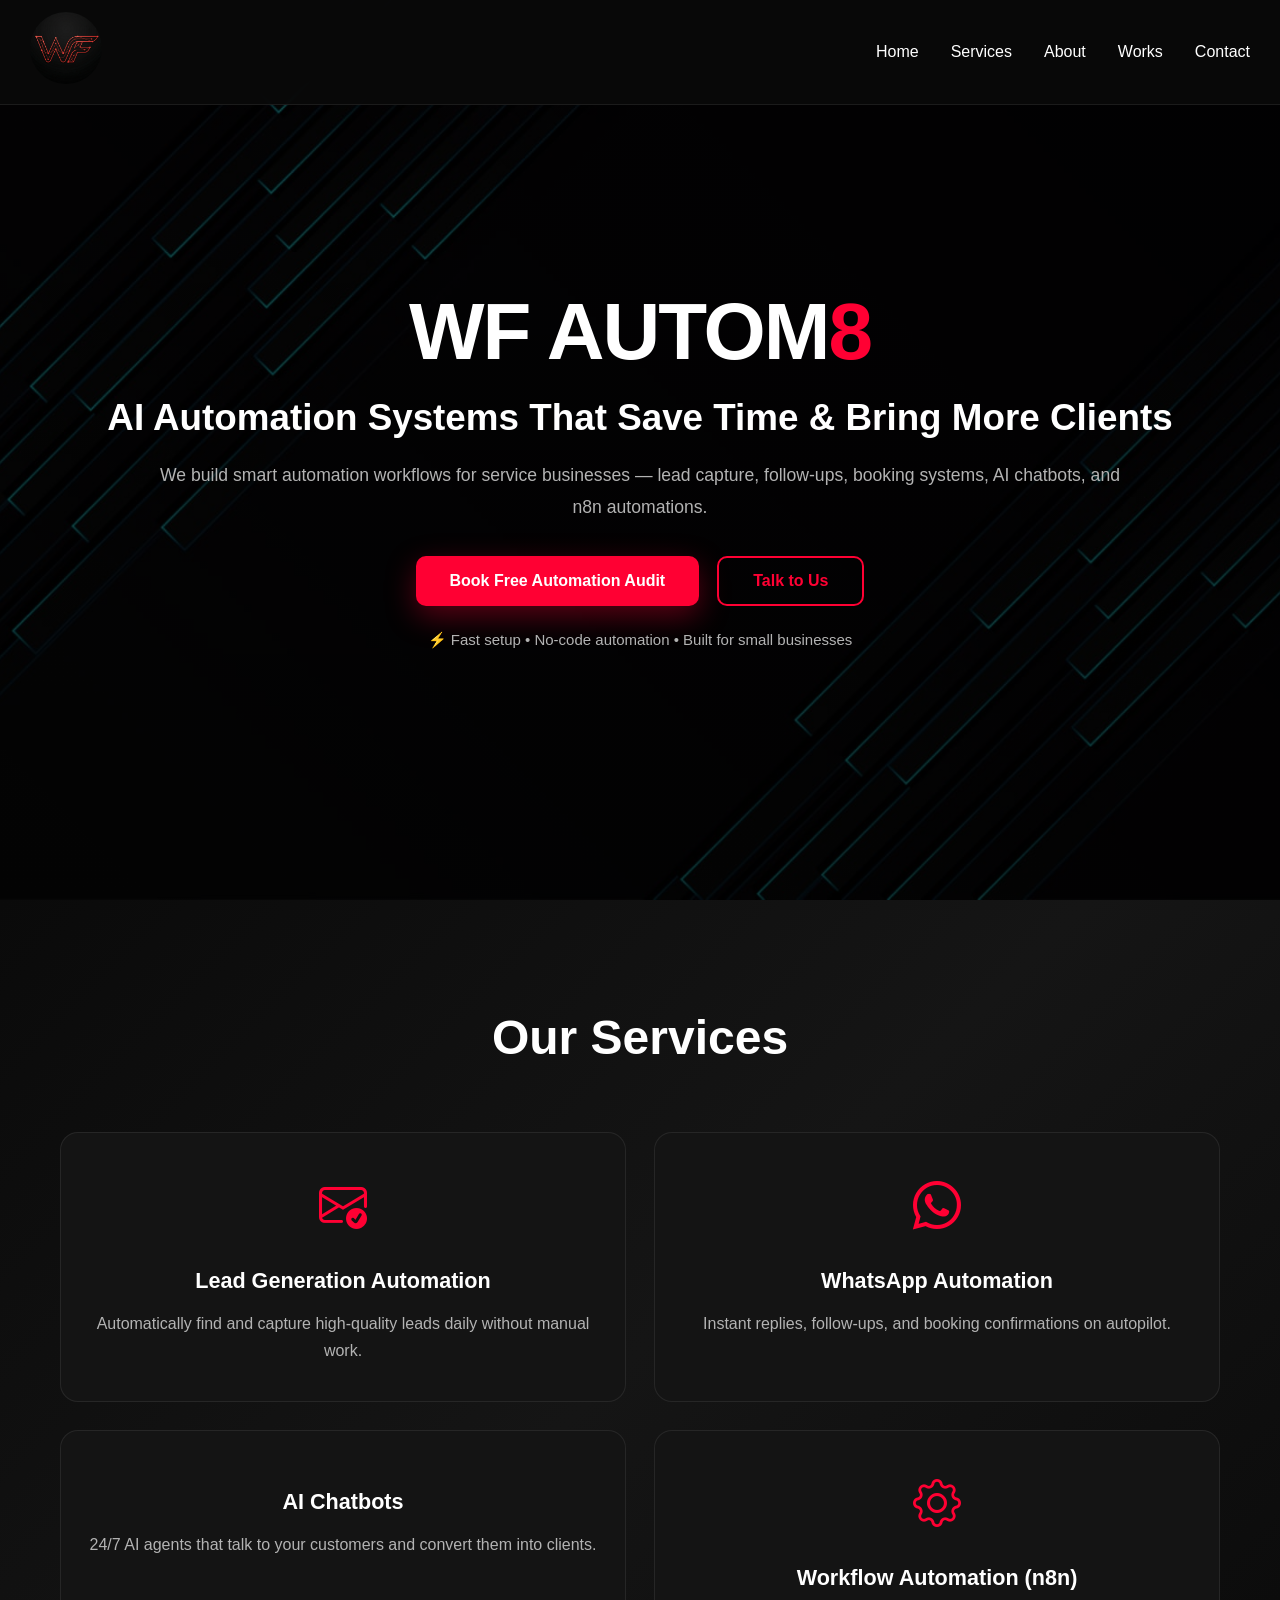
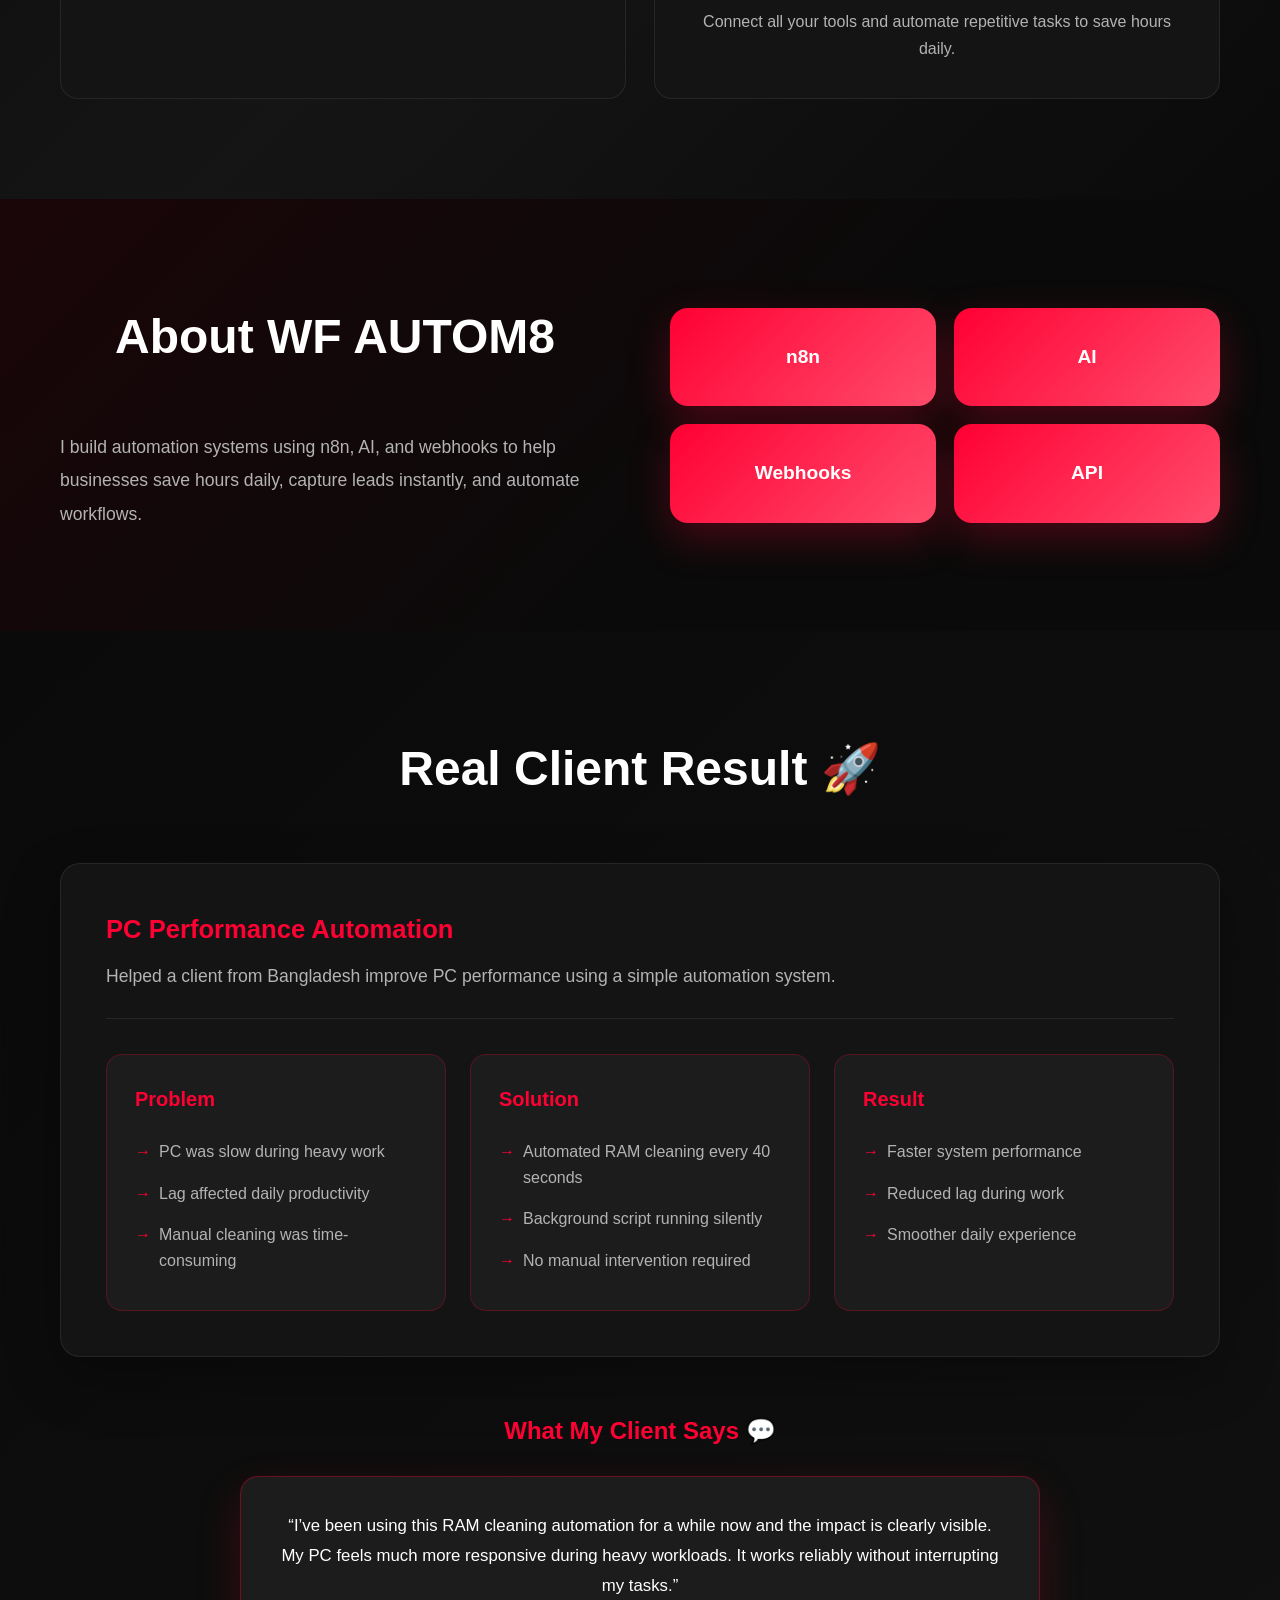
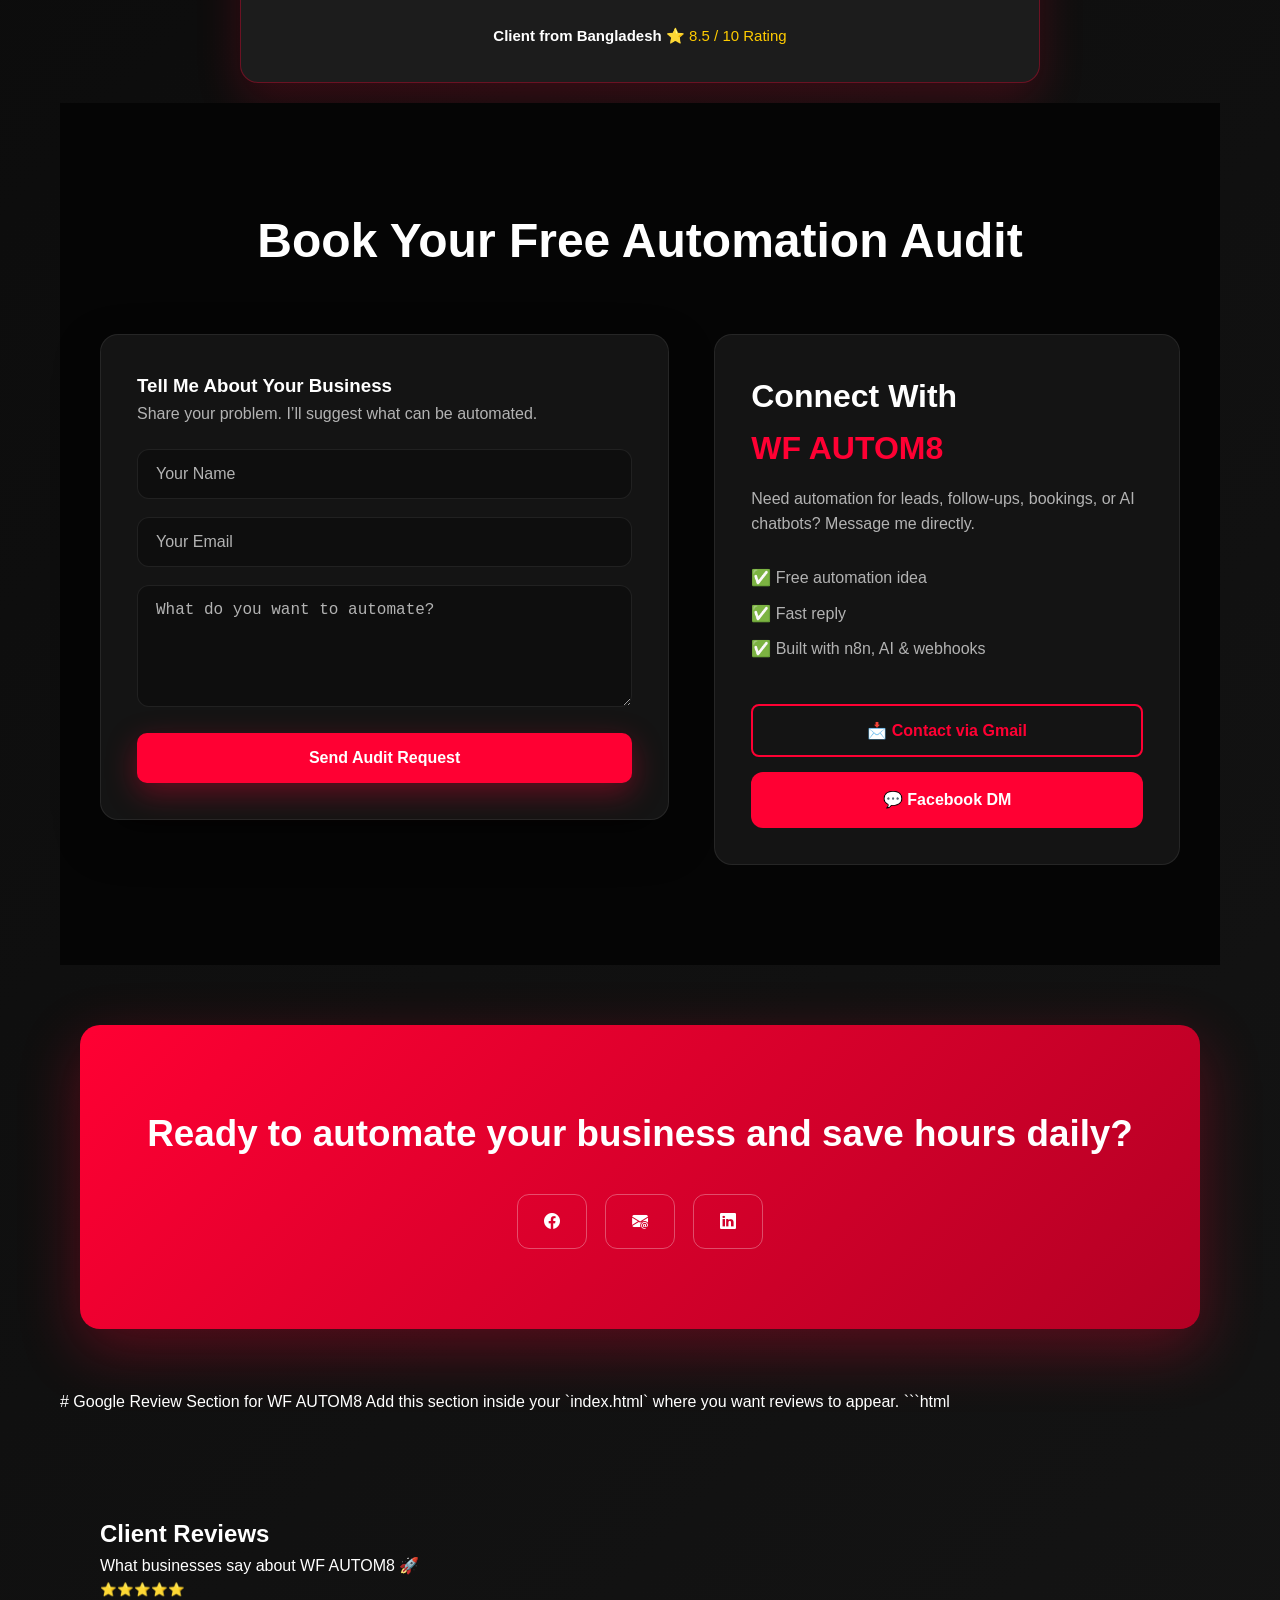
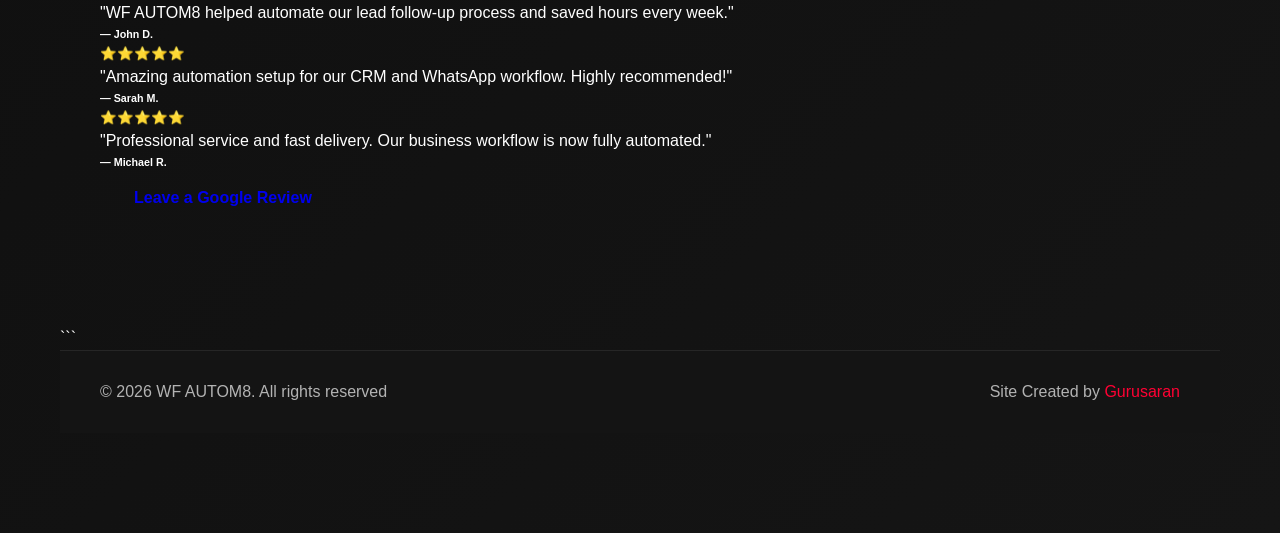
==== commit be2820ec: "Add Google Reviews section to index.html Added a Google Reviews section to showcase client testimoni" ====
--- a/index.html
+++ b/index.html
@@ -238,11 +238,63 @@
             <div class="cta-buttons">
                 <a href=" https://www.facebook.com/share/1C4n8HVwqy/" class="btn btn-secondary"><i class="bi bi-facebook"></i></a>
                 <a href="mailto:wfautom8@gmail.com" class="btn btn-secondary"><i class="bi bi-envelope-at-fill"></i></a>
-                 <a href="https://www.facebook.com/share/1C4n8HVwqy/" class="btn btn-secondary"><i class="bi bi-linkedin"></i></a>
+                <a href="https://www.linkedin.com/in/aravinthswfautom8/" target="_blank"><i class="bi bi-linkedin"></i></a>
             </div>
         </div>
     </section>
-
+# Google Review Section for WF AUTOM8
+
+Add this section inside your `index.html` where you want reviews to appear.
+
+```html
+<!-- Google Reviews Section -->
+<section id="reviews" class="py-5 bg-dark text-white">
+  <div class="container text-center">
+    <h2 class="mb-4">Client Reviews</h2>
+    <p class="mb-5">What businesses say about WF AUTOM8 🚀</p>
+
+    <div class="row g-4">
+
+      <div class="col-md-4">
+        <div class="card bg-black text-white h-100 shadow-lg border-0 p-4">
+          <h5>⭐⭐⭐⭐⭐</h5>
+          <p>
+            "WF AUTOM8 helped automate our lead follow-up process and saved hours every week."
+          </p>
+          <h6 class="mt-3">— John D.</h6>
+        </div>
+      </div>
+
+      <div class="col-md-4">
+        <div class="card bg-black text-white h-100 shadow-lg border-0 p-4">
+          <h5>⭐⭐⭐⭐⭐</h5>
+          <p>
+            "Amazing automation setup for our CRM and WhatsApp workflow. Highly recommended!"
+          </p>
+          <h6 class="mt-3">— Sarah M.</h6>
+        </div>
+      </div>
+
+      <div class="col-md-4">
+        <div class="card bg-black text-white h-100 shadow-lg border-0 p-4">
+          <h5>⭐⭐⭐⭐⭐</h5>
+          <p>
+            "Professional service and fast delivery. Our business workflow is now fully automated."
+          </p>
+          <h6 class="mt-3">— Michael R.</h6>
+        </div>
+      </div>
+
+    </div>
+
+    <div class="mt-5">
+      <a href="https://g.page/r/https://share.google/AWLaoauub7aMgLt7f" target="_blank" class="btn btn-warning btn-lg">
+        Leave a Google Review
+      </a>
+    </div>
+  </div>
+</section>
+```
     <!-- Footer -->
     <footer class="footer">
         <div class="container">
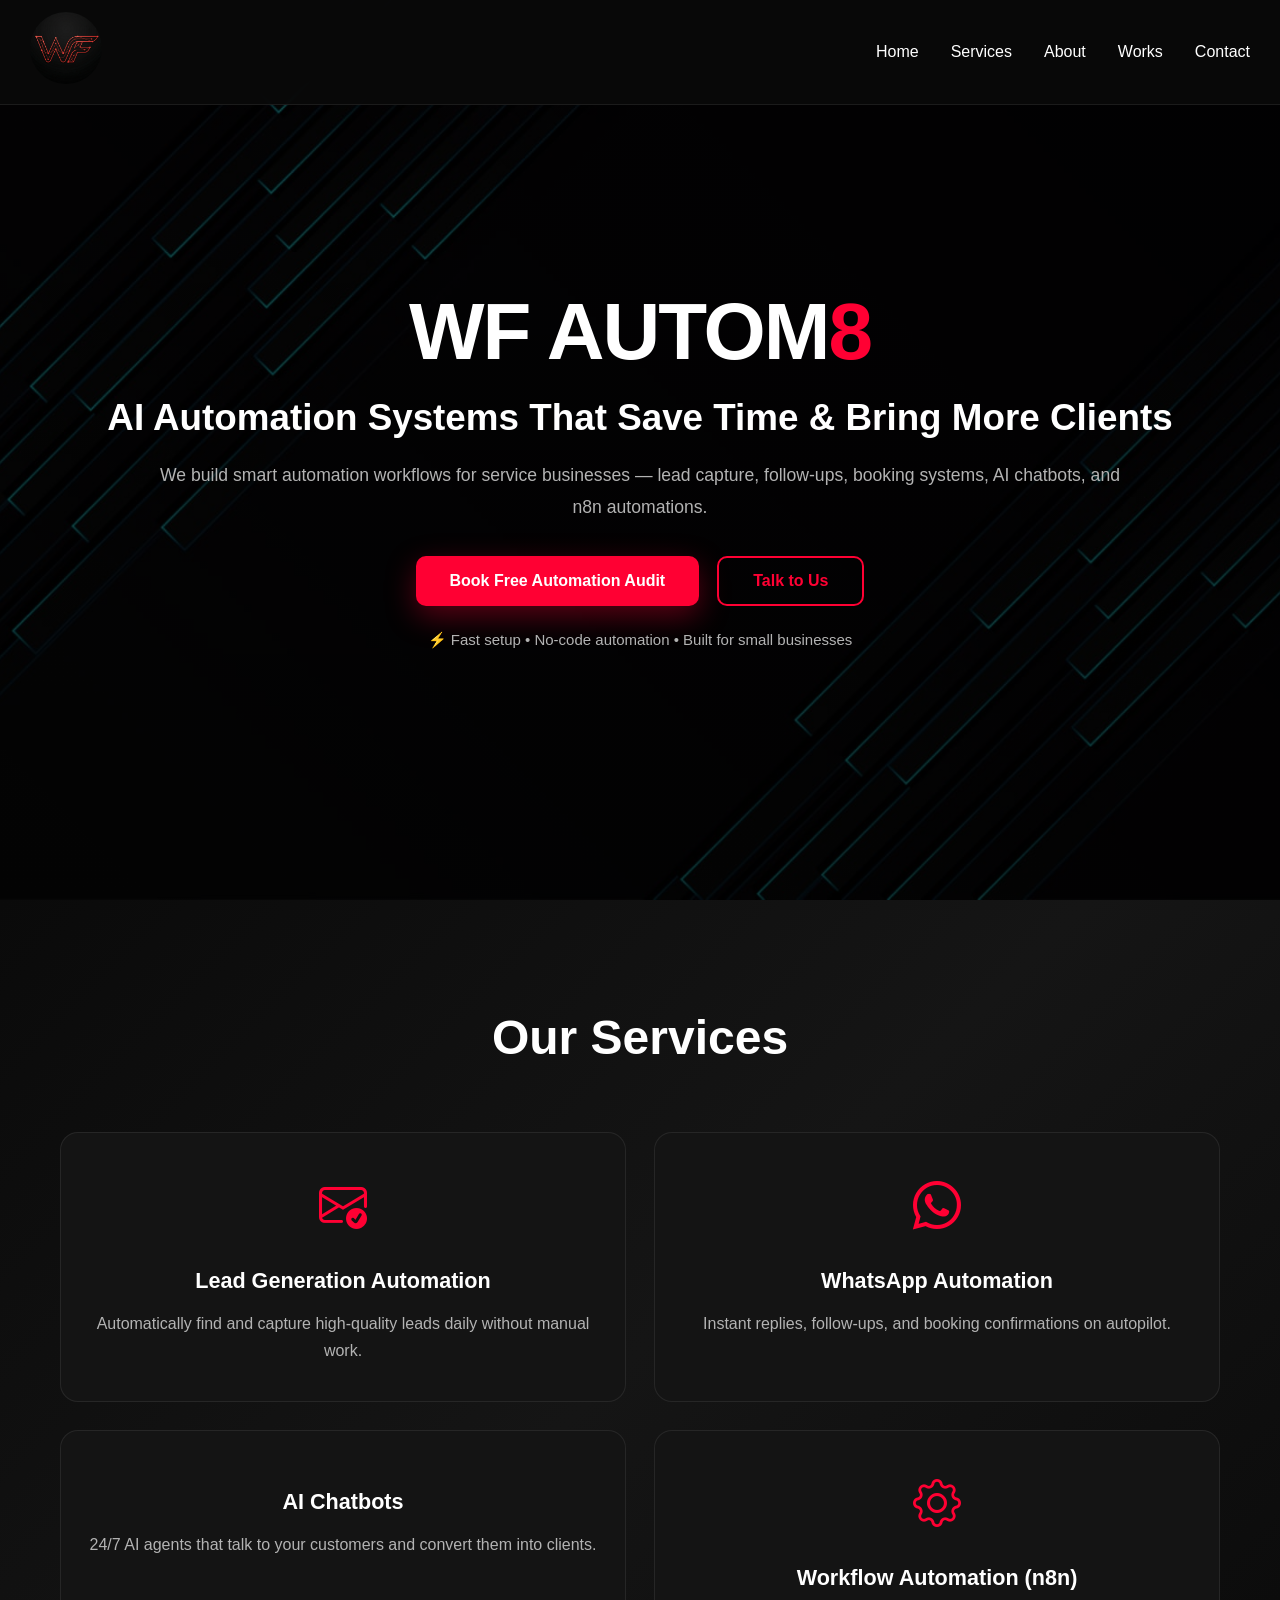
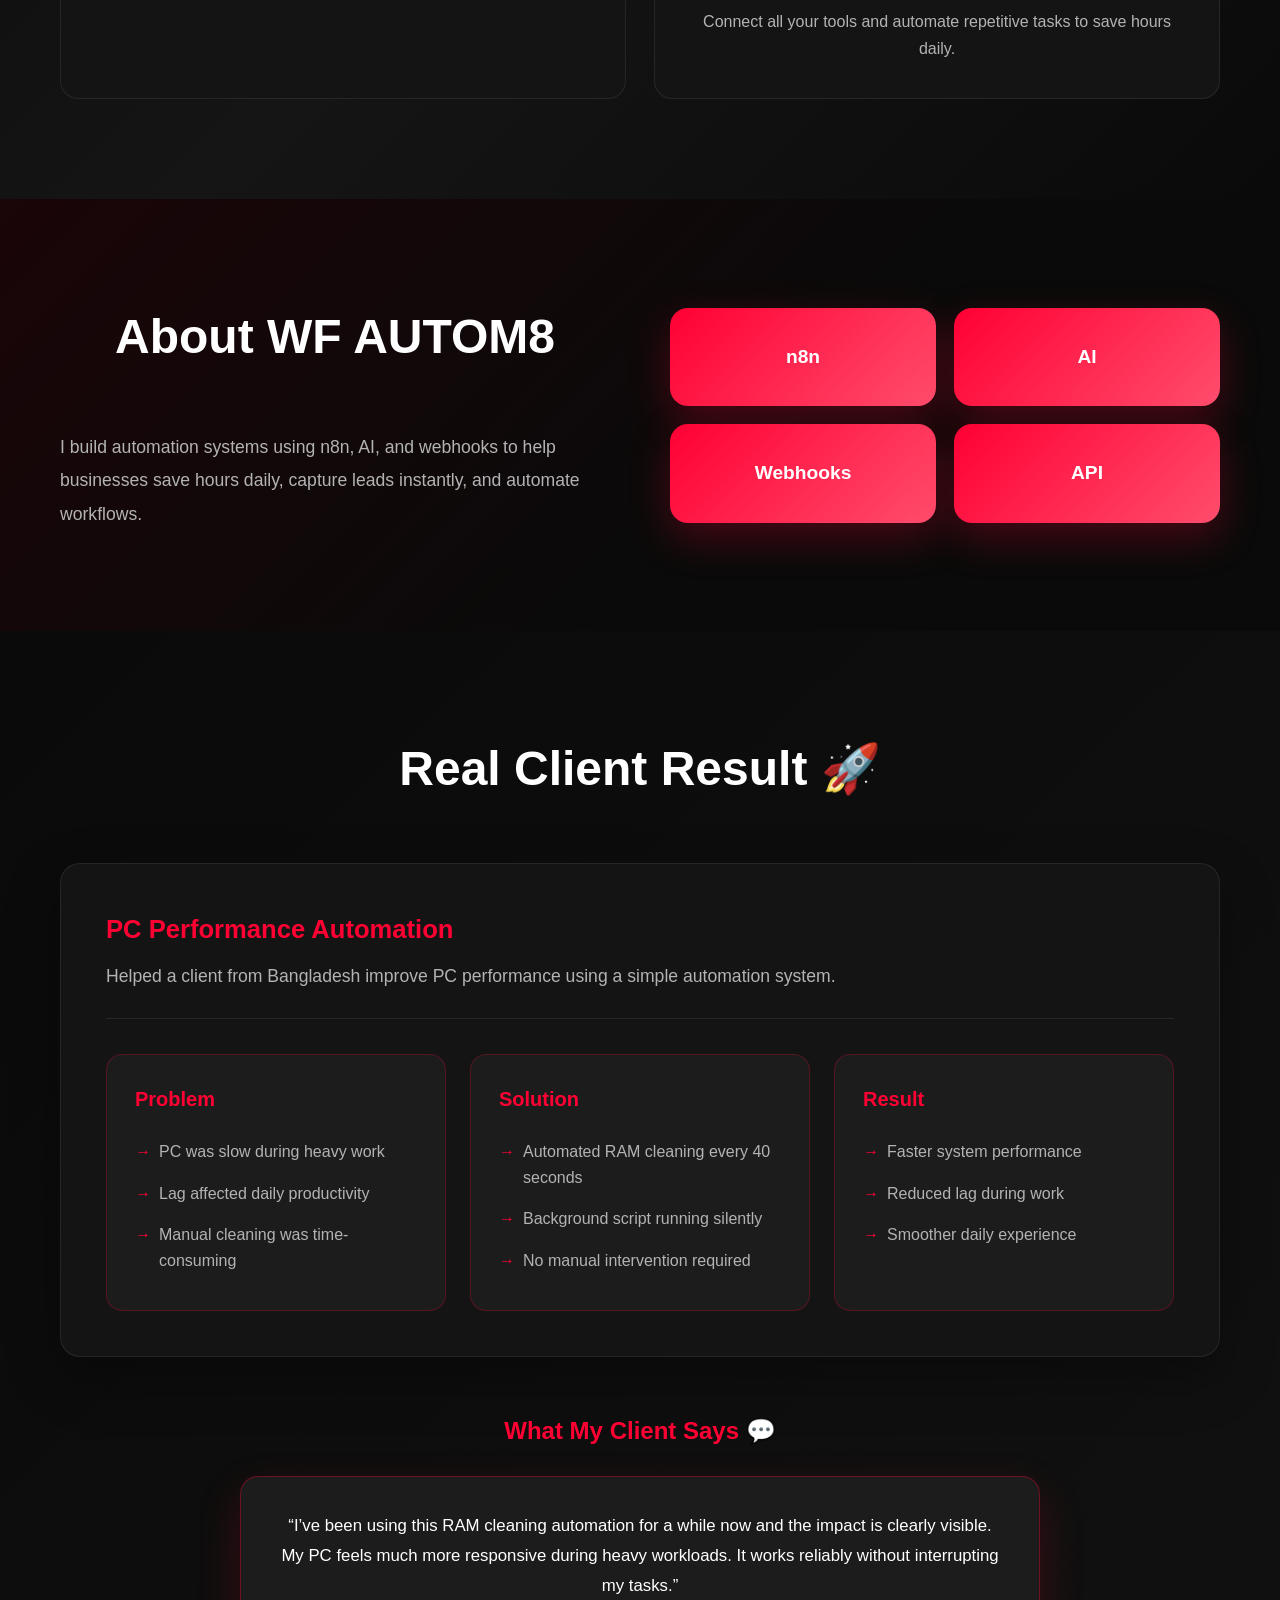
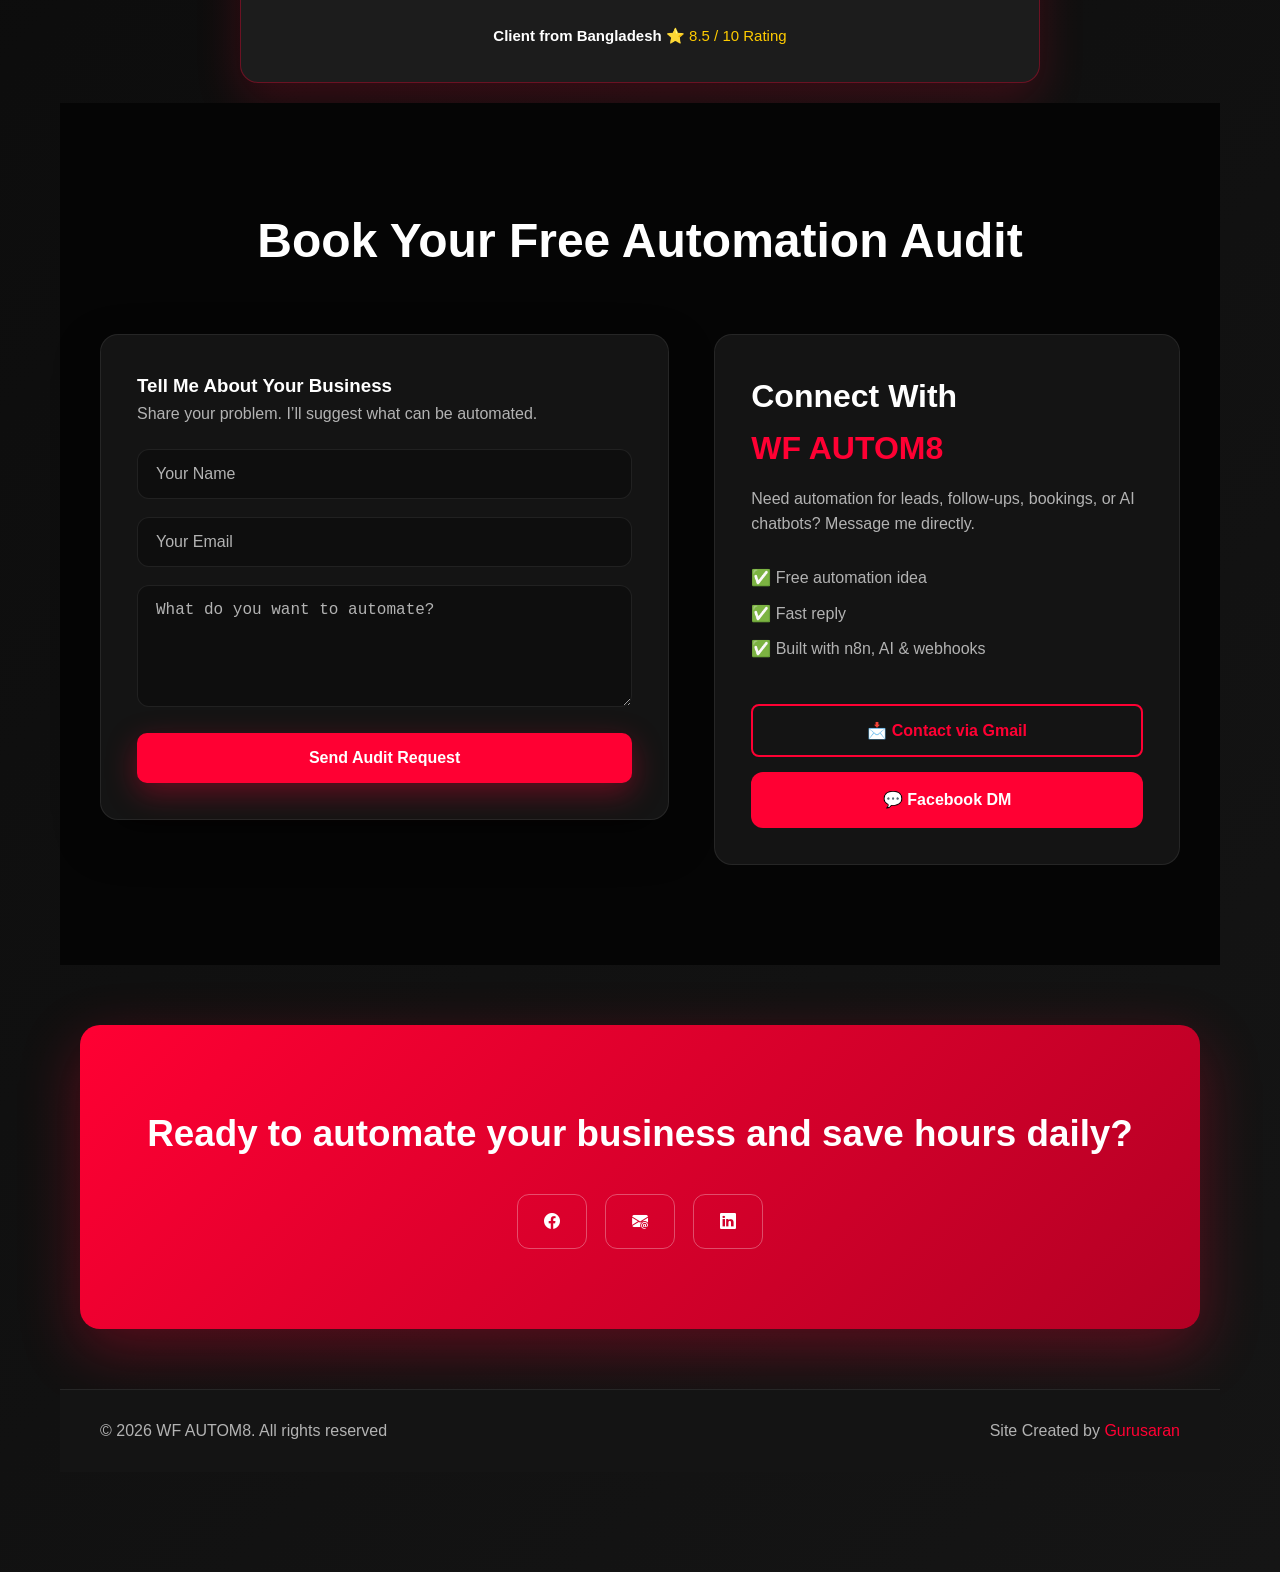
==== commit c6f539d7: "Refactor index.html to include Google Reviews section" ====
--- a/index.html
+++ b/index.html
@@ -242,59 +242,7 @@
             </div>
         </div>
     </section>
-# Google Review Section for WF AUTOM8
-
-Add this section inside your `index.html` where you want reviews to appear.
-
-```html
-<!-- Google Reviews Section -->
-<section id="reviews" class="py-5 bg-dark text-white">
-  <div class="container text-center">
-    <h2 class="mb-4">Client Reviews</h2>
-    <p class="mb-5">What businesses say about WF AUTOM8 🚀</p>
-
-    <div class="row g-4">
-
-      <div class="col-md-4">
-        <div class="card bg-black text-white h-100 shadow-lg border-0 p-4">
-          <h5>⭐⭐⭐⭐⭐</h5>
-          <p>
-            "WF AUTOM8 helped automate our lead follow-up process and saved hours every week."
-          </p>
-          <h6 class="mt-3">— John D.</h6>
-        </div>
-      </div>
-
-      <div class="col-md-4">
-        <div class="card bg-black text-white h-100 shadow-lg border-0 p-4">
-          <h5>⭐⭐⭐⭐⭐</h5>
-          <p>
-            "Amazing automation setup for our CRM and WhatsApp workflow. Highly recommended!"
-          </p>
-          <h6 class="mt-3">— Sarah M.</h6>
-        </div>
-      </div>
-
-      <div class="col-md-4">
-        <div class="card bg-black text-white h-100 shadow-lg border-0 p-4">
-          <h5>⭐⭐⭐⭐⭐</h5>
-          <p>
-            "Professional service and fast delivery. Our business workflow is now fully automated."
-          </p>
-          <h6 class="mt-3">— Michael R.</h6>
-        </div>
-      </div>
-
-    </div>
-
-    <div class="mt-5">
-      <a href="https://g.page/r/https://share.google/AWLaoauub7aMgLt7f" target="_blank" class="btn btn-warning btn-lg">
-        Leave a Google Review
-      </a>
-    </div>
-  </div>
-</section>
-```
+
     <!-- Footer -->
     <footer class="footer">
         <div class="container">
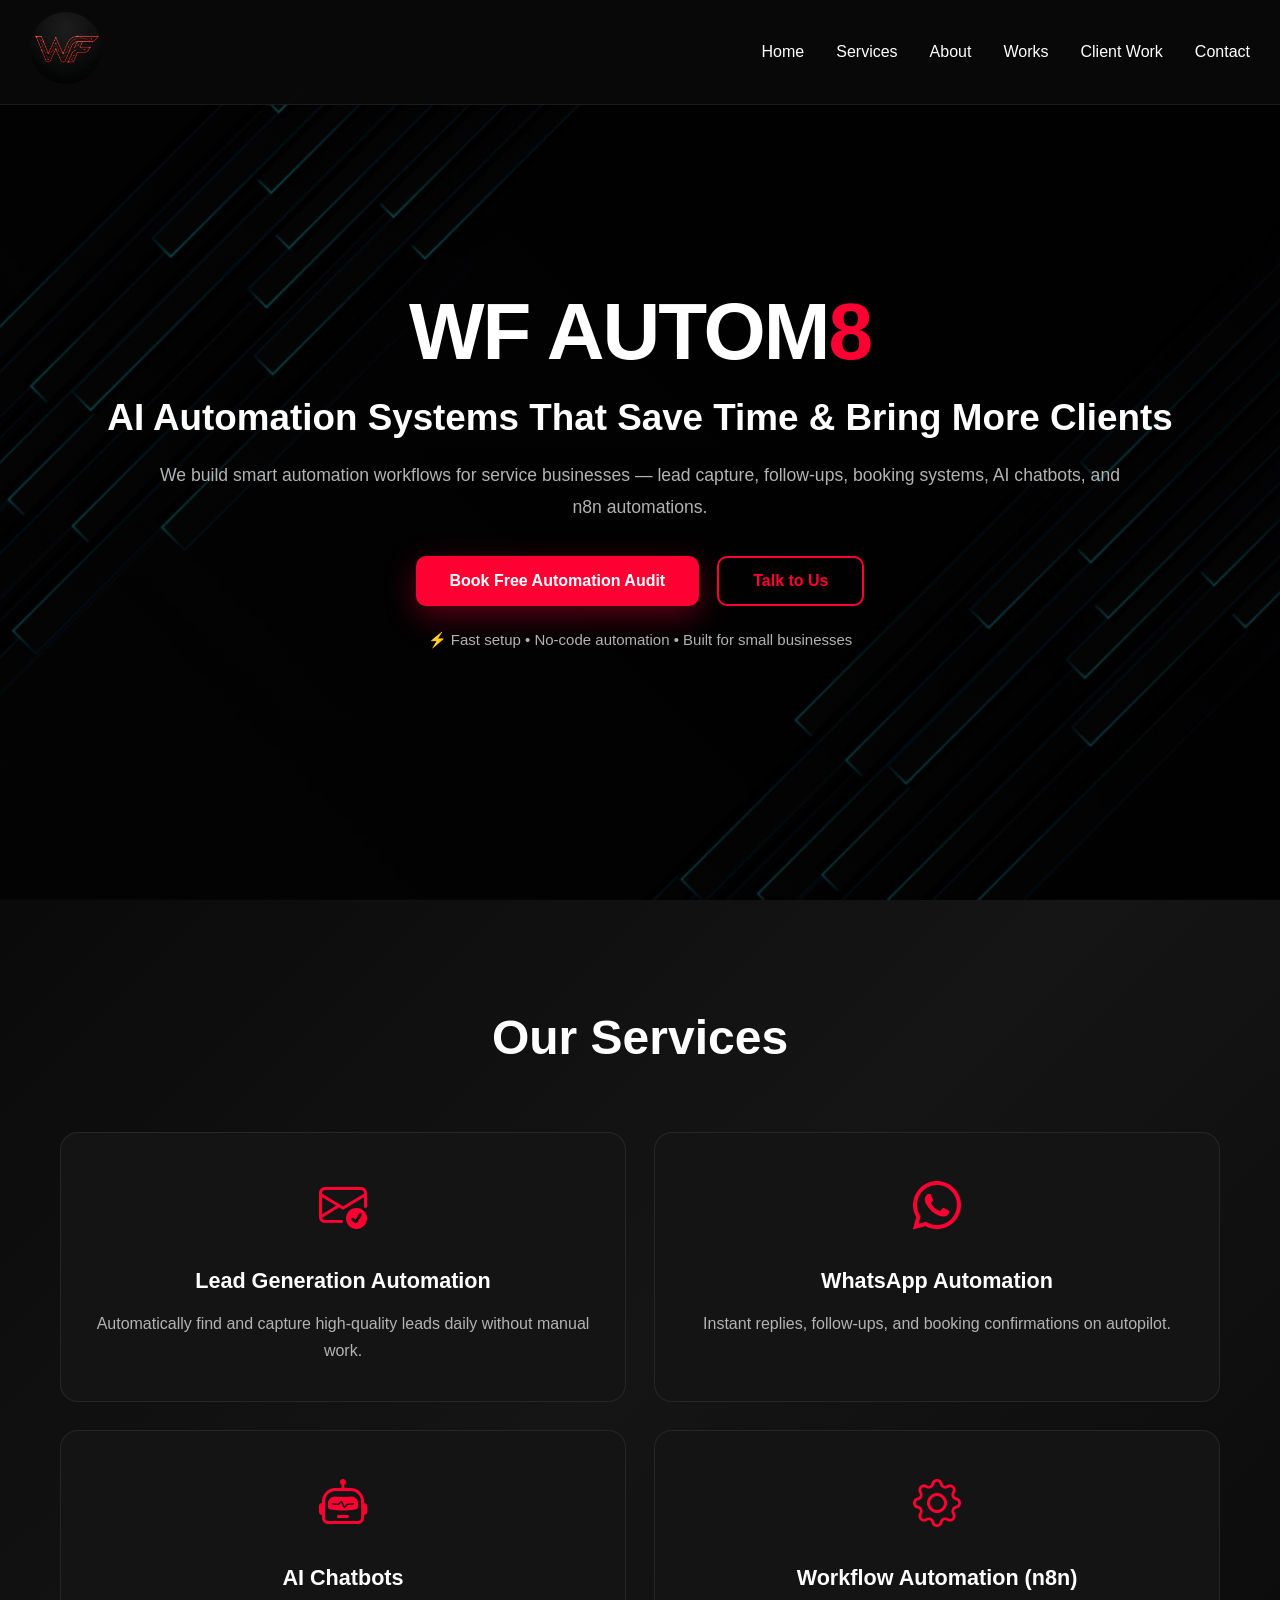
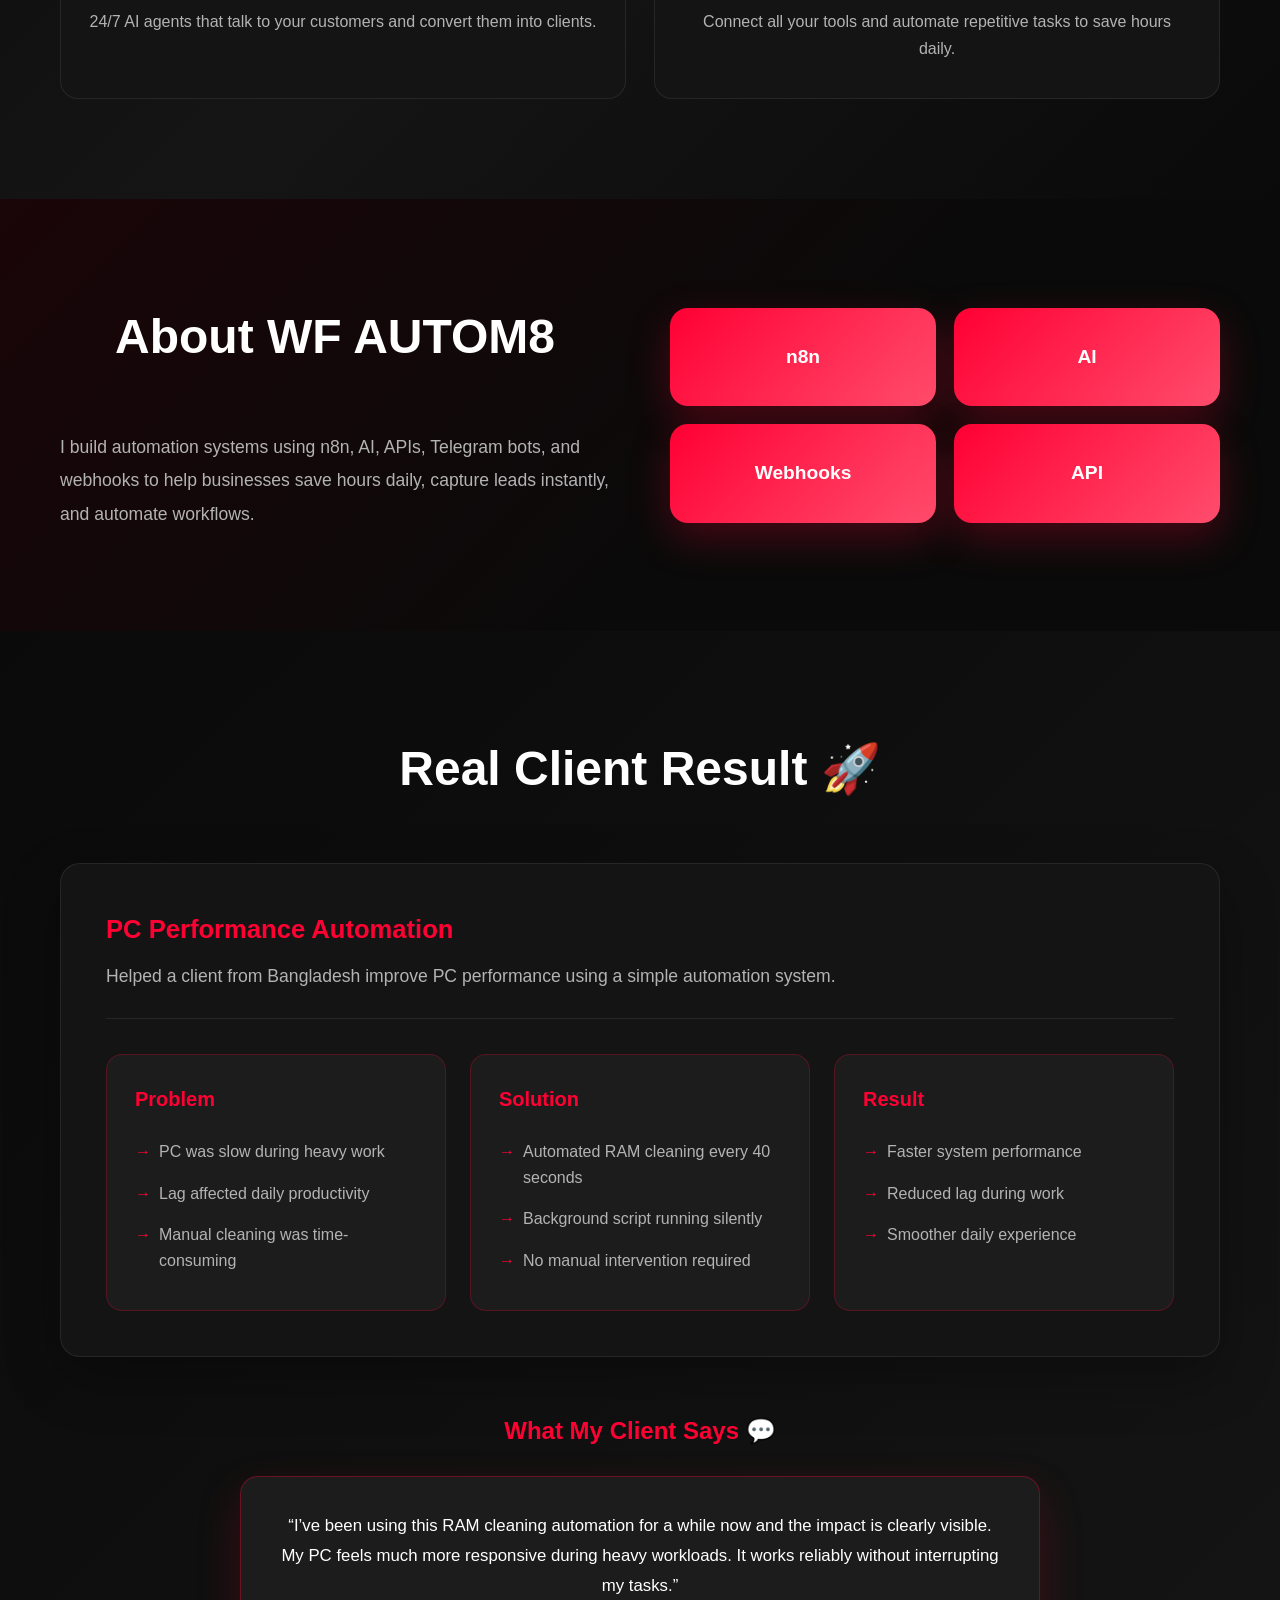
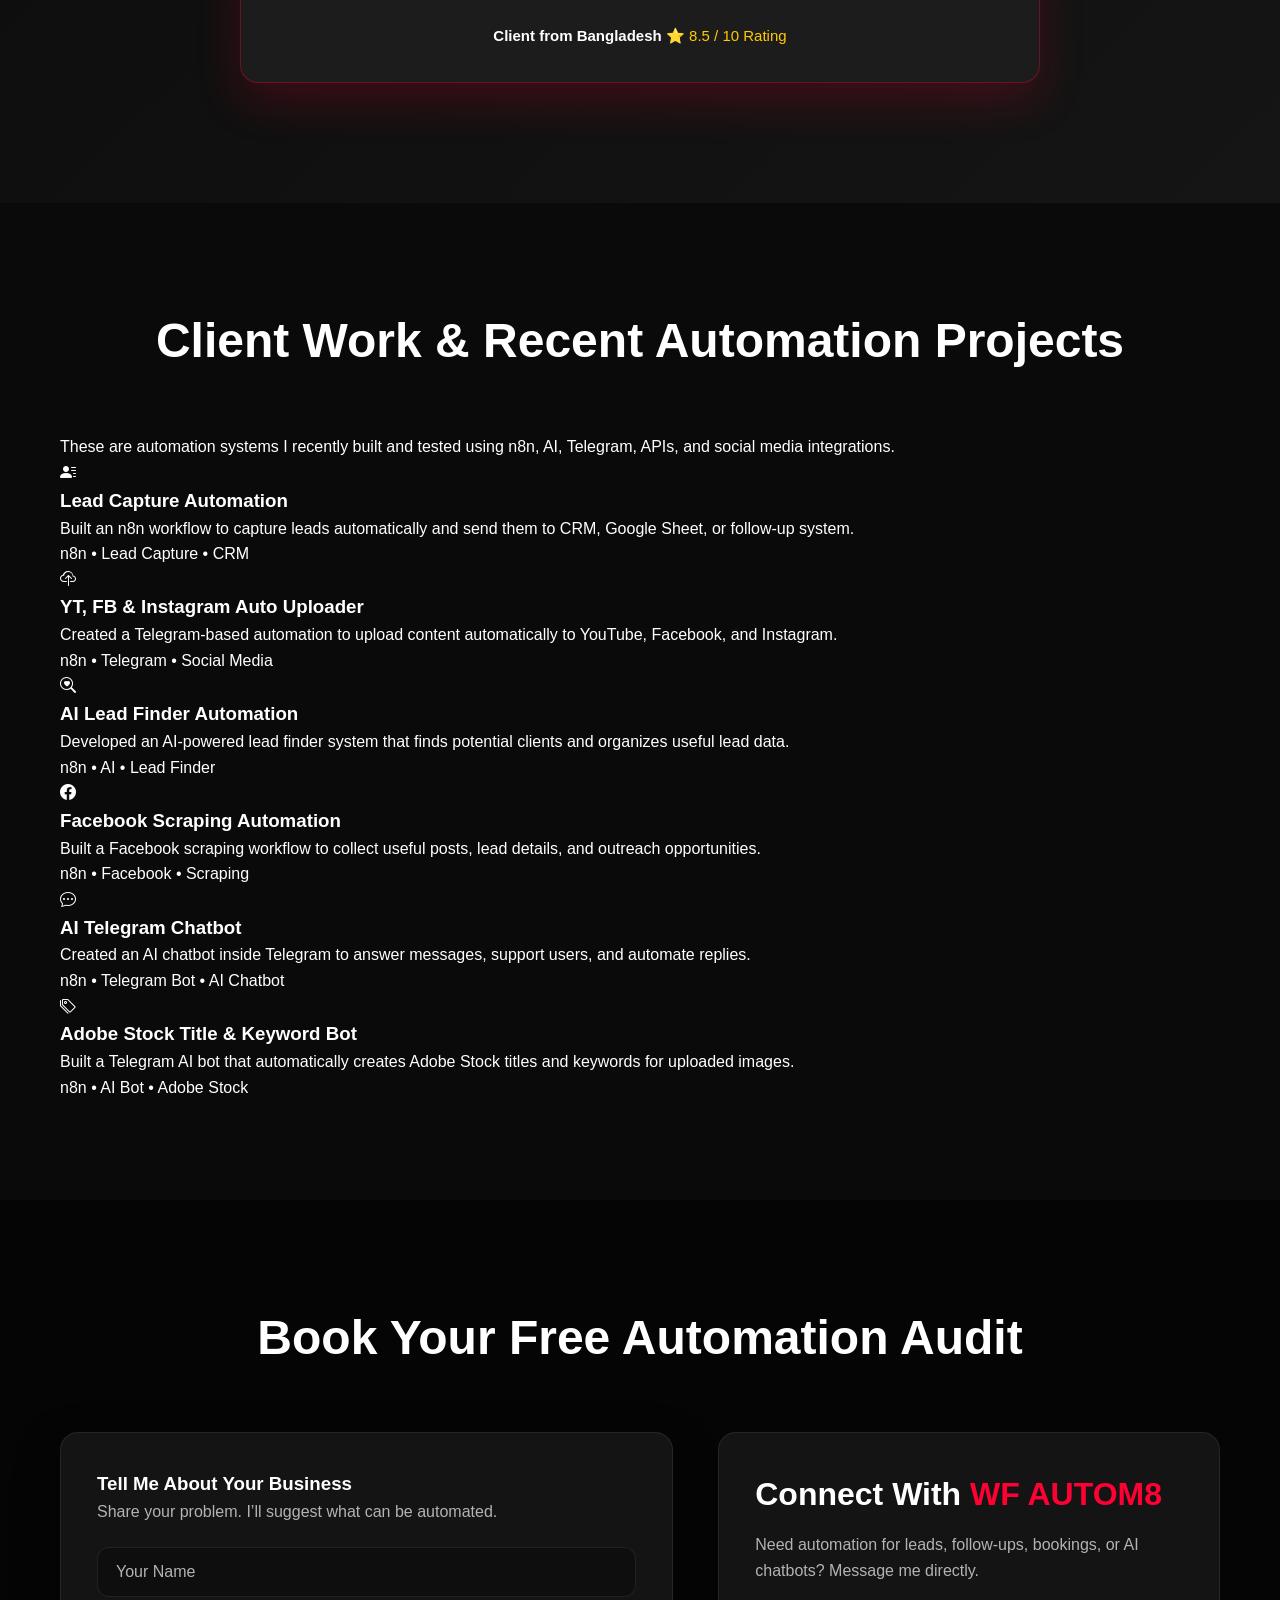
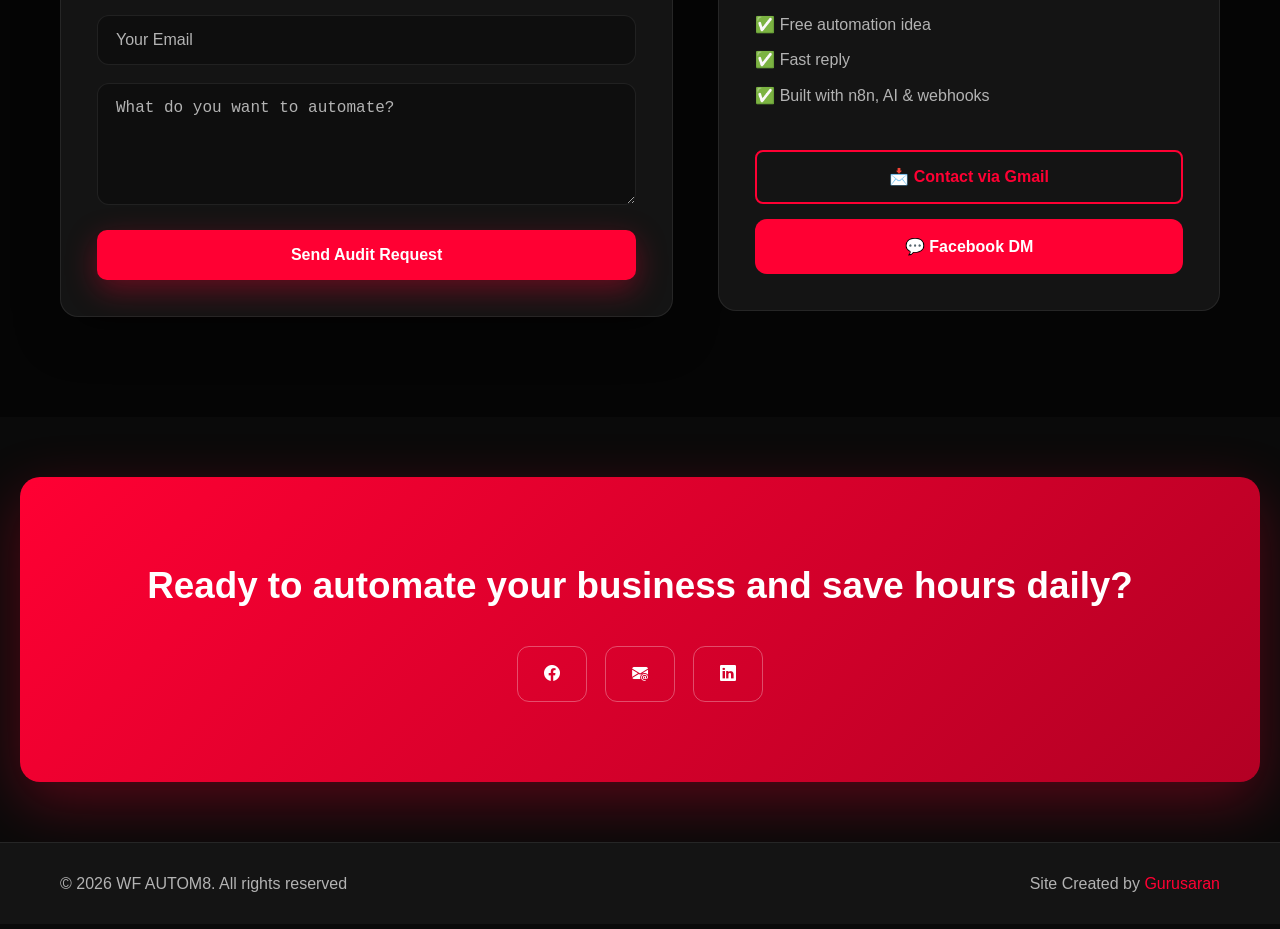
==== commit 410f4440: "Update index.html" ====
--- a/index.html
+++ b/index.html
@@ -1,37 +1,38 @@
 <!DOCTYPE html>
 <html lang="en">
 <head>
+    <meta name="google-site-verification" content="vBg9NSIN4MG48e6uMknWUXapg2GEjrPj22AqHUiuKKE" />
     <meta charset="UTF-8">
     <meta name="viewport" content="width=device-width, initial-scale=1.0">
+    <link rel="icon" href="/favicon.ico" type="image/x-icon">
     <title>WF AUTOM8 - Automate Your Business</title>
     <link rel="stylesheet" href="automation.css">
     <link rel="stylesheet" href="https://cdn.jsdelivr.net/npm/bootstrap-icons@1.13.1/font/bootstrap-icons.min.css">
 </head>
 <body>
-    <!-- Navigation -->
-    <nav class="navbar">
-       
-            <div class="logo"><img src="LOGO MODEL 3-2.png" alt="logo"></div>
-            <ul class="nav-links">
-                <li><a href="#hero">Home</a></li>
-                <li><a href="#services">Services</a></li>
-                <li><a href="#about">About</a></li>
-                <li><a href="#case-study">Works</a></li>
-                <li><a href="#contact">Contact</a></li>
-            </ul>
-            <div class="hamburger" id="hamburger">
-                <span></span>
-                <span></span>
-                <span></span>
-           
-        </div>
-    </nav>
-
-    <!-- Hero Section -->
-    <section class="hero" id="hero">
+
+<nav class="navbar">
+    <div class="logo"><img src="LOGO MODEL 3-2.png" alt="WF AUTOM8 Logo"></div>
+
+    <ul class="nav-links">
+        <li><a href="#hero">Home</a></li>
+        <li><a href="#services">Services</a></li>
+        <li><a href="#about">About</a></li>
+        <li><a href="#case-study">Works</a></li>
+        <li><a href="#client-work">Client Work</a></li>
+        <li><a href="#contact">Contact</a></li>
+    </ul>
+
+    <div class="hamburger" id="hamburger">
+        <span></span>
+        <span></span>
+        <span></span>
+    </div>
+</nav>
+
+<section class="hero" id="hero">
     <div class="hero-content">
         <div class="hero-text">
-
             <h1 class="hero-title">WF AUTOM<span>8</span></h1>
 
             <h2 class="hero-subtitle">
@@ -39,13 +40,12 @@
             </h2>
 
             <p class="hero-tagline">
-                We build smart automation workflows for service businesses — 
-                lead capture, follow-ups, booking systems, AI chatbots, and n8n automations.
+                We build smart automation workflows for service businesses — lead capture,
+                follow-ups, booking systems, AI chatbots, and n8n automations.
             </p>
 
             <div class="hero-buttons">
-                <button class="btn btn-primary" 
-                onclick="document.getElementById('contact').scrollIntoView({behavior: 'smooth'})">
+                <button class="btn btn-primary" onclick="document.getElementById('contact').scrollIntoView({behavior: 'smooth'})">
                     Book Free Automation Audit
                 </button>
 
@@ -57,66 +57,66 @@
             <p class="hero-trust">
                 ⚡ Fast setup • No-code automation • Built for small businesses
             </p>
-
-        </div>
-    </div>
-</section>
-
-    <!-- Services Section -->
-    <section class="services" id="services">
-        <div class="container">
-            <h2 class="section-title">Our Services</h2>
-            <div class="services-grid">
-                <div class="service-card">
-                    <div class="service-icon"><i class="bi bi-envelope-check"></i></div>
-                    <h3>Lead Generation Automation</h3>
-                    <p>Automatically find and capture high-quality leads daily without manual work.</p>
-                                    </div>
-                <div class="service-card">
-                    <div class="service-icon"><i class="bi bi-whatsapp"></i></div>
-                    <h3>WhatsApp Automation</h3>
-                    <p>Instant replies, follow-ups, and booking confirmations on autopilot.</p>
-                </div>
-                <div class="service-card">
-                    <div class="service-icon"><i class="bi bi-anthropic"></i></div>
-                    <h3>AI Chatbots</h3>
-                    <p>24/7 AI agents that talk to your customers and convert them into clients.</p>
-                </div>
-                <div class="service-card">
-                    <div class="service-icon"><i class="bi bi-gear"></i></div>
-                    <h3>Workflow Automation (n8n)</h3>
-                    <p>Connect all your tools and automate repetitive tasks to save hours daily.</p>
-                </div>
-            </div>
-        </div>
-    </section>
-
-    <!-- About Section -->
-    <section class="about" id="about">
-        <div class="container">
-            <div class="about-content">
-                <div class="about-text">
-                    <h2 class="section-title">About WF AUTOM8</h2>
-                    <p class="about-description">
-                        I build automation systems using n8n, AI, and webhooks to help businesses save hours daily, 
-                        capture leads instantly, and automate workflows. 
-                    </p>
-                    
-                </div>
-                <div class="about-visual">
-                    <div class="tech-stack">
-                        <div class="tech-item">n8n</div>
-                        <div class="tech-item">AI</div>
-                        <div class="tech-item">Webhooks</div>
-                        <div class="tech-item">API</div>
-                    </div>
-                </div>
-            </div>
-        </div>
-    </section>
-
-    <!-- Case Study Section -->
-    <section class="case-study" id="case-study">
+        </div>
+    </div>
+</section>
+
+<section class="services" id="services">
+    <div class="container">
+        <h2 class="section-title">Our Services</h2>
+
+        <div class="services-grid">
+            <div class="service-card">
+                <div class="service-icon"><i class="bi bi-envelope-check"></i></div>
+                <h3>Lead Generation Automation</h3>
+                <p>Automatically find and capture high-quality leads daily without manual work.</p>
+            </div>
+
+            <div class="service-card">
+                <div class="service-icon"><i class="bi bi-whatsapp"></i></div>
+                <h3>WhatsApp Automation</h3>
+                <p>Instant replies, follow-ups, and booking confirmations on autopilot.</p>
+            </div>
+
+            <div class="service-card">
+                <div class="service-icon"><i class="bi bi-robot"></i></div>
+                <h3>AI Chatbots</h3>
+                <p>24/7 AI agents that talk to your customers and convert them into clients.</p>
+            </div>
+
+            <div class="service-card">
+                <div class="service-icon"><i class="bi bi-gear"></i></div>
+                <h3>Workflow Automation (n8n)</h3>
+                <p>Connect all your tools and automate repetitive tasks to save hours daily.</p>
+            </div>
+        </div>
+    </div>
+</section>
+
+<section class="about" id="about">
+    <div class="container">
+        <div class="about-content">
+            <div class="about-text">
+                <h2 class="section-title">About WF AUTOM8</h2>
+                <p class="about-description">
+                    I build automation systems using n8n, AI, APIs, Telegram bots, and webhooks to help businesses save hours daily,
+                    capture leads instantly, and automate workflows.
+                </p>
+            </div>
+
+            <div class="about-visual">
+                <div class="tech-stack">
+                    <div class="tech-item">n8n</div>
+                    <div class="tech-item">AI</div>
+                    <div class="tech-item">Webhooks</div>
+                    <div class="tech-item">API</div>
+                </div>
+            </div>
+        </div>
+    </div>
+</section>
+
+<section class="case-study" id="case-study">
     <div class="container">
         <h2 class="section-title">Real Client Result 🚀</h2>
 
@@ -158,29 +158,92 @@
             </div>
         </div>
 
-       <div class="client-feedback">
-    
-    <h3 class="feedback-title">What My Client Says 💬</h3>
-
-    <div class="testimonial-card">
-        
-        <p class="testimonial-text">
-            “I’ve been using this RAM cleaning automation for a while now and the impact is clearly visible. 
-            My PC feels much more responsive during heavy workloads. 
-            It works reliably without interrupting my tasks.”
+        <div class="client-feedback">
+            <h3 class="feedback-title">What My Client Says 💬</h3>
+
+            <div class="testimonial-card">
+                <p class="testimonial-text">
+                    “I’ve been using this RAM cleaning automation for a while now and the impact is clearly visible.
+                    My PC feels much more responsive during heavy workloads.
+                    It works reliably without interrupting my tasks.”
+                </p>
+
+                <div class="testimonial-author">
+                    <strong>Client from Bangladesh</strong>
+                    <span style="color:#ffcc00;">⭐ 8.5 / 10 Rating</span>
+                </div>
+            </div>
+        </div>
+    </div>
+</section>
+
+<section class="client-work" id="client-work">
+    <div class="container">
+        <h2 class="section-title">Client Work & Recent Automation Projects</h2>
+
+        <p class="client-work-subtitle">
+            These are automation systems I recently built and tested using n8n, AI, Telegram, APIs, and social media integrations.
         </p>
 
-        <div class="testimonial-author">
-            <strong>Client from Bangladesh</strong>
-            <span style="color:#ffcc00;">⭐ 8.5 / 10 Rating</span>
-        </div>
-
-    </div>
-
-</div>
-
-    <!-- Contact Section -->
-    <section class="contact" id="contact">
+        <div class="work-grid">
+            <div class="work-card">
+                <div class="work-icon"><i class="bi bi-person-lines-fill"></i></div>
+                <h3>Lead Capture Automation</h3>
+                <p>
+                    Built an n8n workflow to capture leads automatically and send them to CRM, Google Sheet, or follow-up system.
+                </p>
+                <span>n8n • Lead Capture • CRM</span>
+            </div>
+
+            <div class="work-card">
+                <div class="work-icon"><i class="bi bi-cloud-upload"></i></div>
+                <h3>YT, FB & Instagram Auto Uploader</h3>
+                <p>
+                    Created a Telegram-based automation to upload content automatically to YouTube, Facebook, and Instagram.
+                </p>
+                <span>n8n • Telegram • Social Media</span>
+            </div>
+
+            <div class="work-card">
+                <div class="work-icon"><i class="bi bi-search-heart"></i></div>
+                <h3>AI Lead Finder Automation</h3>
+                <p>
+                    Developed an AI-powered lead finder system that finds potential clients and organizes useful lead data.
+                </p>
+                <span>n8n • AI • Lead Finder</span>
+            </div>
+
+            <div class="work-card">
+                <div class="work-icon"><i class="bi bi-facebook"></i></div>
+                <h3>Facebook Scraping Automation</h3>
+                <p>
+                    Built a Facebook scraping workflow to collect useful posts, lead details, and outreach opportunities.
+                </p>
+                <span>n8n • Facebook • Scraping</span>
+            </div>
+
+            <div class="work-card">
+                <div class="work-icon"><i class="bi bi-chat-dots"></i></div>
+                <h3>AI Telegram Chatbot</h3>
+                <p>
+                    Created an AI chatbot inside Telegram to answer messages, support users, and automate replies.
+                </p>
+                <span>n8n • Telegram Bot • AI Chatbot</span>
+            </div>
+
+            <div class="work-card">
+                <div class="work-icon"><i class="bi bi-tags"></i></div>
+                <h3>Adobe Stock Title & Keyword Bot</h3>
+                <p>
+                    Built a Telegram AI bot that automatically creates Adobe Stock titles and keywords for uploaded images.
+                </p>
+                <span>n8n • AI Bot • Adobe Stock</span>
+            </div>
+        </div>
+    </div>
+</section>
+
+<section class="contact" id="contact">
     <div class="container">
         <h2 class="section-title">Book Your Free Automation Audit</h2>
 
@@ -209,9 +272,7 @@
             </div>
 
             <div class="contact-info">
-               <h3>
-Connect With <span style="color:#ff0033; white-space:nowrap;">WF AUTOM8</span>
-</h3>
+                <h3>Connect With <span style="color:#ff0033; white-space:nowrap;">WF AUTOM8</span></h3>
                 <p>Need automation for leads, follow-ups, bookings, or AI chatbots? Message me directly.</p>
 
                 <div class="contact-benefits">
@@ -221,9 +282,7 @@
                 </div>
 
                 <div class="contact-buttons">
-                   <a href="mailto:wfautom8@gmail.com" class="contact-btn gmail-btn">
-                   📩 Contact via Gmail
-                   </a>
+                    <a href="mailto:wfautom8@gmail.com" class="contact-btn gmail-btn">📩 Contact via Gmail</a>
                     <a href="https://www.facebook.com/share/1C4n8HVwqy/" class="contact-btn dm">💬 Facebook DM</a>
                 </div>
             </div>
@@ -231,25 +290,25 @@
     </div>
 </section>
 
-    <!-- CTA Section -->
-    <section class="cta" id="cta">
-        <div class="container">
-            <h2>Ready to automate your business and save hours daily?</h2>
-            <div class="cta-buttons">
-                <a href=" https://www.facebook.com/share/1C4n8HVwqy/" class="btn btn-secondary"><i class="bi bi-facebook"></i></a>
-                <a href="mailto:wfautom8@gmail.com" class="btn btn-secondary"><i class="bi bi-envelope-at-fill"></i></a>
-                <a href="https://www.linkedin.com/in/aravinthswfautom8/" target="_blank"><i class="bi bi-linkedin"></i></a>
-            </div>
-        </div>
-    </section>
-
-    <!-- Footer -->
-    <footer class="footer">
-        <div class="container">
-            <p>&copy; 2026 WF AUTOM8. All rights reserved</p><p>Site Created by<span> Gurusaran</span></p>
-        </div>
-    </footer>
-
-    <script src="automation.js"></script>
+<section class="cta" id="cta">
+    <div class="container">
+        <h2>Ready to automate your business and save hours daily?</h2>
+
+        <div class="cta-buttons">
+            <a href="https://www.facebook.com/share/1C4n8HVwqy/" class="btn btn-secondary"><i class="bi bi-facebook"></i></a>
+            <a href="mailto:wfautom8@gmail.com" class="btn btn-secondary"><i class="bi bi-envelope-at-fill"></i></a>
+            <a href="https://www.linkedin.com/in/aravinthswfautom8/" target="_blank"><i class="bi bi-linkedin"></i></a>
+        </div>
+    </div>
+</section>
+
+<footer class="footer">
+    <div class="container">
+        <p>&copy; 2026 WF AUTOM8. All rights reserved</p>
+        <p>Site Created by <span>Gurusaran</span></p>
+    </div>
+</footer>
+
+<script src="automation.js"></script>
 </body>
 </html>
